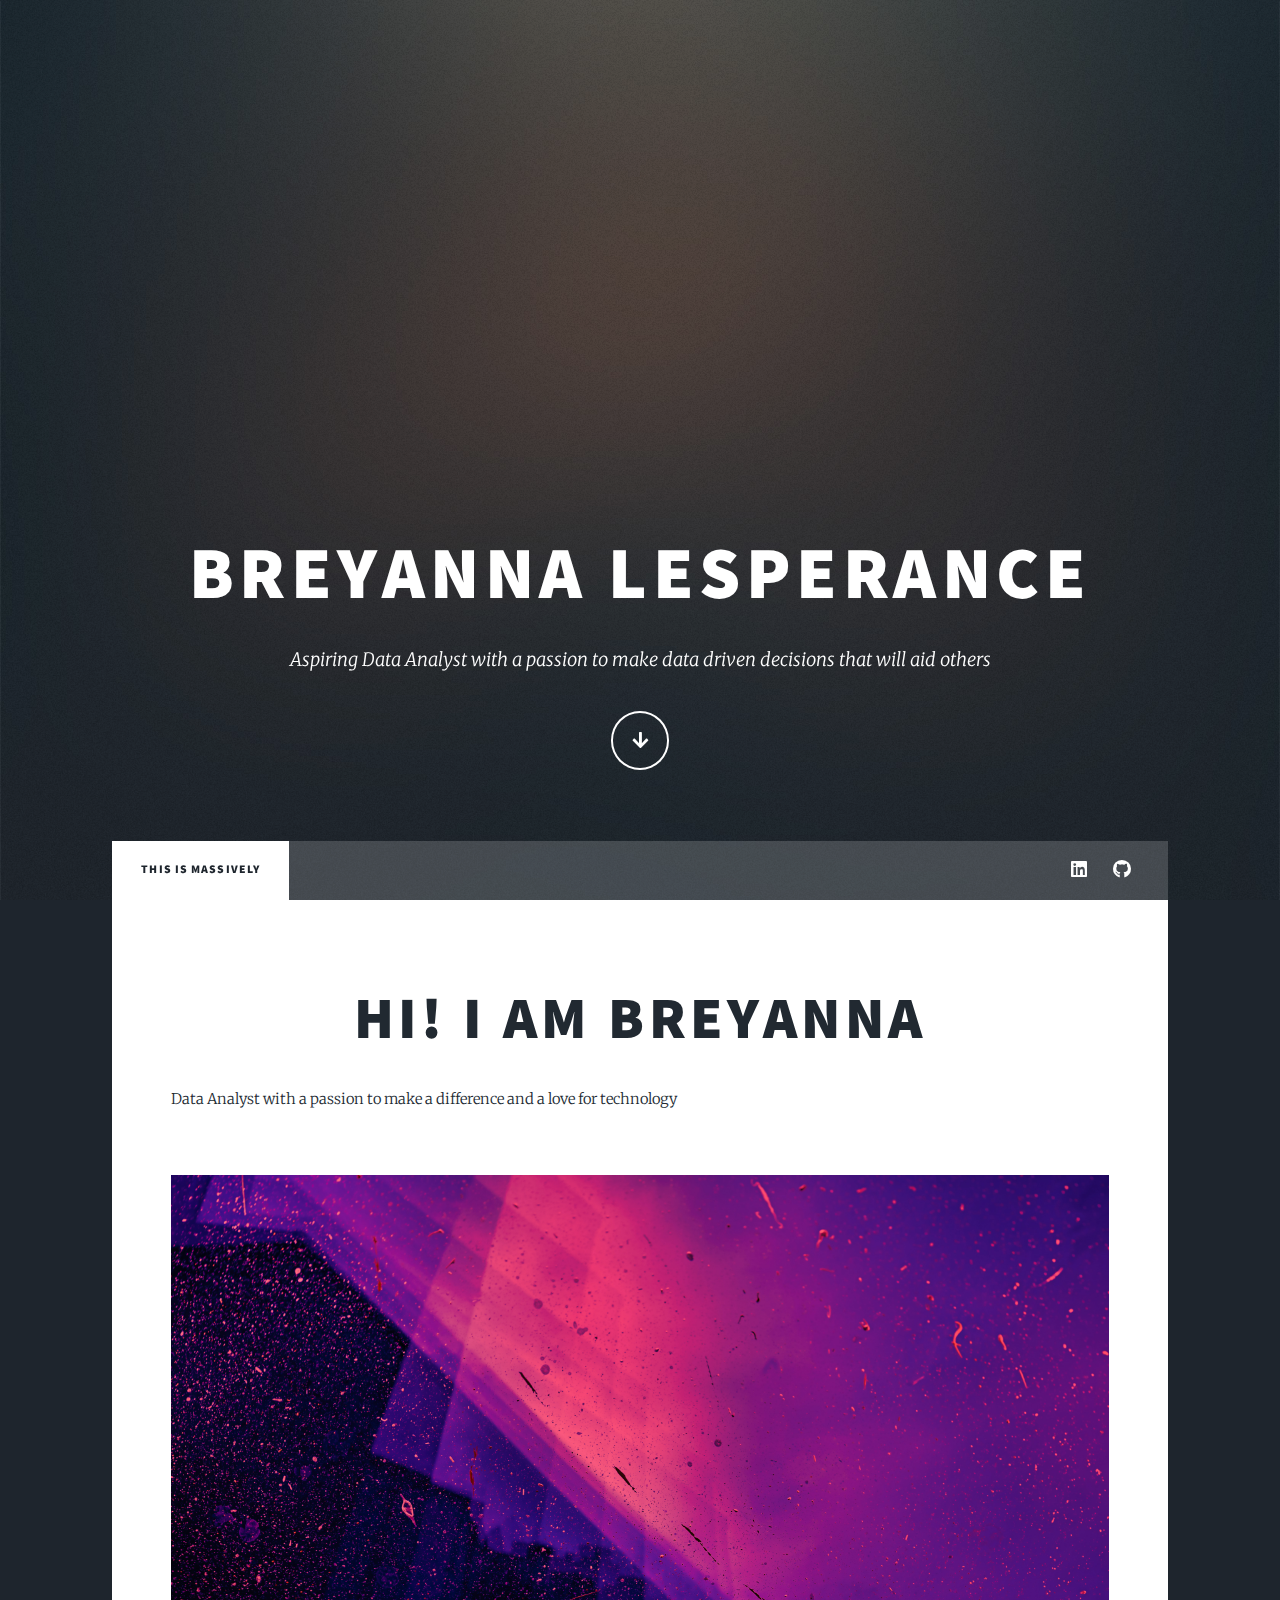
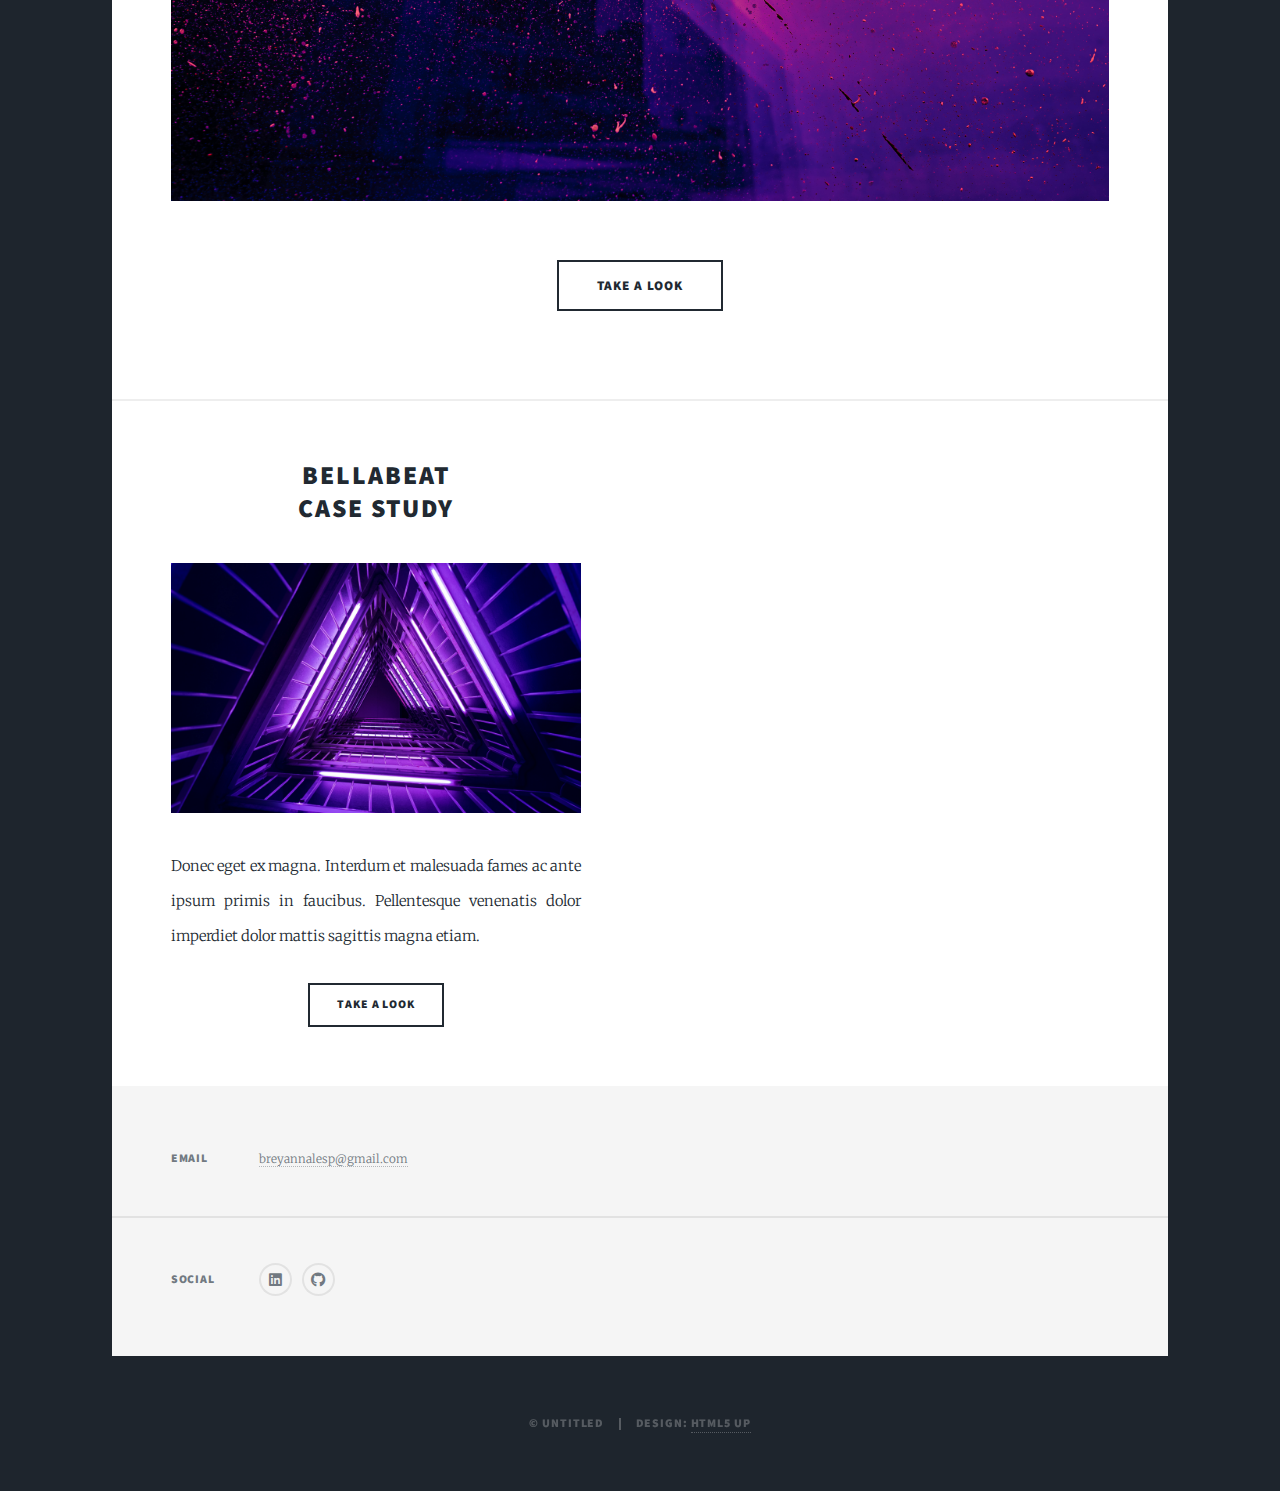
==== index.html @ 9a3eba7b "Project Name" ====
<!DOCTYPE HTML>
<!--
	Massively by HTML5 UP
	html5up.net | @ajlkn
	Free for personal and commercial use under the CCA 3.0 license (html5up.net/license)
-->
<html>
	<head>
		<title>Massively by HTML5 UP</title>
		<meta charset="utf-8" />
		<meta name="viewport" content="width=device-width, initial-scale=1, user-scalable=no" />
		<link rel="stylesheet" href="assets/css/main.css" />
		<noscript><link rel="stylesheet" href="assets/css/noscript.css" /></noscript>
	</head>
	<body class="is-preload">

		<!-- Wrapper -->
			<div id="wrapper" class="fade-in">

				<!-- Intro -->
					<div id="intro">
						<h1>Breyanna Lesperance</h1>
						<p>Aspiring Data Analyst with a passion to make data driven decisions that will aid others</p>
						<ul class="actions">
							<li><a href="#header" class="button icon solid solo fa-arrow-down scrolly">Continue</a></li>
						</ul>
					</div>

				<!-- Header -->
					<header id="header">
						<a href="index.html" class="logo">Massively</a>
					</header>

				<!-- Nav -->
					<nav id="nav">
						<ul class="links">
							<li class="active"><a href="index.html">This is Massively</a></li>
							<!-- other tabs if needed 
								<li><a href="generic.html">Generic Page</a></li>
							<li><a href="elements.html">Elements Reference</a></li> -->
						</ul>
						<ul class="icons">
							<li><a href="www.linkedin.com/in/breyanna-lesperance-101868173" class="icon brands fa-linkedin"><span class="label">Linkedin</span></a></li>
							<li><a href="#" class="icon brands fa-github"><span class="label">GitHub</span></a></li>
						</ul>
					</nav>

				<!-- Main -->
					<div id="main">

						<!-- Featured Post -->
							<article class="post featured">
								<header class="major">
								<!--	<span class="date">April 25, 2017</span> -->
									<h2><a href="#">Hi! I am Breyanna<br />
									
									</h2>
									
										<p>Data Analyst with a passion to make a difference and a love for technology</p>
								</header>
								<a href="#" class="image main"><img src="images/jr-korpa-9XngoIpxcEo-unsplash.jpeg" alt="" /></a>
								<ul class="actions special">
									<li><a href="#" class="button large">Take a look </a></li>
								</ul>
							</article>

						<!-- Posts -->
							<section class="posts">
								<article>
									<header>
										
										<h2><a href="#">BellaBeat<br />
										Case Study</a></h2>
									</header>
									<a href="#" class="image fit"><img src="images/sandro-katalina-k1bO_VTiZSs-unsplash.jpeg" alt="" /></a>
									<p>Donec eget ex magna. Interdum et malesuada fames ac ante ipsum primis in faucibus. Pellentesque venenatis dolor imperdiet dolor mattis sagittis magna etiam.</p>
									<ul class="actions special">
										<li><a href="#" class="button">Take a Look</a></li>
									</ul>
									<!-- 
								</article>
								<article>
									<header>
										
										<h2><a href="#">Primis eget<br />
										imperdiet lorem</a></h2>
									</header>
									<a href="#" class="image fit"><img src="images/pic03.jpg" alt="" /></a>
									<p>Donec eget ex magna. Interdum et malesuada fames ac ante ipsum primis in faucibus. Pellentesque venenatis dolor imperdiet dolor mattis sagittis magna etiam.</p>
									<ul class="actions special">
										<li><a href="#" class="button">Full Story</a></li>
									</ul>
								</article>
								<article>
									<header>
										
										<h2><a href="#">Ante mattis<br />
										interdum dolor</a></h2>
									</header>
									<a href="#" class="image fit"><img src="images/pic04.jpg" alt="" /></a>
									<p>Donec eget ex magna. Interdum et malesuada fames ac ante ipsum primis in faucibus. Pellentesque venenatis dolor imperdiet dolor mattis sagittis magna etiam.</p>
									<ul class="actions special">
										<li><a href="#" class="button">Full Story</a></li>
									</ul>
								</article>
								<article>
									<header>
										
										<h2><a href="#">Tempus sed<br />
										nulla imperdiet</a></h2>
									</header>
									<a href="#" class="image fit"><img src="images/pic05.jpg" alt="" /></a>
									<p>Donec eget ex magna. Interdum et malesuada fames ac ante ipsum primis in faucibus. Pellentesque venenatis dolor imperdiet dolor mattis sagittis magna etiam.</p>
									<ul class="actions special">
										<li><a href="#" class="button">Full Story</a></li>
									</ul>
								</article>
								<article>
									<header>
									
										<h2><a href="#">Odio magna<br />
										sed consectetur</a></h2>
									</header>
									<a href="#" class="image fit"><img src="images/pic06.jpg" alt="" /></a>
									<p>Donec eget ex magna. Interdum et malesuada fames ac ante ipsum primis in faucibus. Pellentesque venenatis dolor imperdiet dolor mattis sagittis magna etiam.</p>
									<ul class="actions special">
										<li><a href="#" class="button">Full Story</a></li>
									</ul>
								</article>
								<article>
									<header>
										<h2><a href="#">Augue lorem<br />
										primis vestibulum</a></h2>
									</header>
									<a href="#" class="image fit"><img src="images/pic07.jpg" alt="" /></a>
									<p>Donec eget ex magna. Interdum et malesuada fames ac ante ipsum primis in faucibus. Pellentesque venenatis dolor imperdiet dolor mattis sagittis magna etiam.</p>
									<ul class="actions special">
										<li><a href="#" class="button">Full Story</a></li>
									</ul>
								</article>
								-->
							</section>

						<!-- Footer -->
							

					</div>

				<!-- Footer -->
					<footer id="footer">
						
						<section class="split contact">
							
							
							<section>
								<h3>Email</h3>
								<p><a href="#">breyannalesp@gmail.com</a></p>
							</section>
							<section>
								<h3>Social</h3>
								<ul class="icons alt">
									
									<li><a href="www.linkedin.com/in/breyanna-lesperance-101868173" class="icon brands fa-linkedin"><span class="label">Linkedin</span></a></li>
							<li><a href="#" class="icon brands fa-github"><span class="label">GitHub</span></a></li>
								</ul>
							</section>
						</section>
					</footer>

				<!-- Copyright -->
					<div id="copyright">
						<ul><li>&copy; Untitled</li><li>Design: <a href="https://html5up.net">HTML5 UP</a></li></ul>
					</div>

			</div>

		<!-- Scripts -->
			<script src="assets/js/jquery.min.js"></script>
			<script src="assets/js/jquery.scrollex.min.js"></script>
			<script src="assets/js/jquery.scrolly.min.js"></script>
			<script src="assets/js/browser.min.js"></script>
			<script src="assets/js/breakpoints.min.js"></script>
			<script src="assets/js/util.js"></script>
			<script src="assets/js/main.js"></script>

	</body>
</html>
---- assets/css/main.css ----
@import url(fontawesome-all.min.css);
@import url("https://fonts.googleapis.com/css?family=Merriweather:300,700,300italic,700italic|Source+Sans+Pro:900");

/*
	Massively by HTML5 UP
	html5up.net | @ajlkn
	Free for personal and commercial use under the CCA 3.0 license (html5up.net/license)
*/

html, body, div, span, applet, object,
iframe, h1, h2, h3, h4, h5, h6, p, blockquote,
pre, a, abbr, acronym, address, big, cite,
code, del, dfn, em, img, ins, kbd, q, s, samp,
small, strike, strong, sub, sup, tt, var, b,
u, i, center, dl, dt, dd, ol, ul, li, fieldset,
form, label, legend, table, caption, tbody,
tfoot, thead, tr, th, td, article, aside,
canvas, details, embed, figure, figcaption,
footer, header, hgroup, menu, nav, output, ruby,
section, summary, time, mark, audio, video {
	margin: 0;
	padding: 0;
	border: 0;
	font-size: 100%;
	font: inherit;
	vertical-align: baseline;}

article, aside, details, figcaption, figure,
footer, header, hgroup, menu, nav, section {
	display: block;}

body {
	line-height: 1;
}

ol, ul {
	list-style: none;
}

blockquote, q {
	quotes: none;
}

	blockquote:before, blockquote:after, q:before, q:after {
		content: '';
		content: none;
	}

table {
	border-collapse: collapse;
	border-spacing: 0;
}

body {
	-webkit-text-size-adjust: none;
}

mark {
	background-color: transparent;
	color: inherit;
}

input::-moz-focus-inner {
	border: 0;
	padding: 0;
}

input, select, textarea {
	-moz-appearance: none;
	-webkit-appearance: none;
	-ms-appearance: none;
	appearance: none;
}

/* Basic */

	@-ms-viewport {
		width: device-width;
	}

	body {
		-ms-overflow-style: scrollbar;
	}

	@media screen and (max-width: 480px) {

		html, body {
			min-width: 320px;
		}

	}

	html {
		box-sizing: border-box;
	}

	*, *:before, *:after {
		box-sizing: inherit;
	}

	body {
		background-color: #1e252d;
	}

		body.is-preload *, body.is-preload *:before, body.is-preload *:after {
			-moz-animation: none !important;
			-webkit-animation: none !important;
			-ms-animation: none !important;
			animation: none !important;
			-moz-transition: none !important;
			-webkit-transition: none !important;
			-ms-transition: none !important;
			transition: none !important;
		}

/* Type */

	html {
		font-size: 16pt;
	}

		@media screen and (max-width: 1680px) {

			html {
				font-size: 12pt;
			}

		}

		@media screen and (max-width: 1280px) {

			html {
				font-size: 11pt;
			}

		}

		@media screen and (max-width: 360px) {

			html {
				font-size: 10pt;
			}

		}

	body {
		color: #212931;
	}

	body, input, select, textarea {
		font-family: "Merriweather", Georgia, serif;
		font-weight: 300;
		font-size: 1rem;
		line-height: 2.375;
	}

	a {
		-moz-transition: color 0.2s ease-in-out, background-color 0.2s ease-in-out, border-color 0.2s ease-in-out, box-shadow 0.2s ease-in-out;
		-webkit-transition: color 0.2s ease-in-out, background-color 0.2s ease-in-out, border-color 0.2s ease-in-out, box-shadow 0.2s ease-in-out;
		-ms-transition: color 0.2s ease-in-out, background-color 0.2s ease-in-out, border-color 0.2s ease-in-out, box-shadow 0.2s ease-in-out;
		transition: color 0.2s ease-in-out, background-color 0.2s ease-in-out, border-color 0.2s ease-in-out, box-shadow 0.2s ease-in-out;
		border-bottom: dotted 1px;
		text-decoration: none;
	}

		a:hover {
			border-bottom-color: transparent;
		}

	strong, b {
		font-weight: 600;
	}

	em, i {
		font-style: italic;
	}

	p {
		text-align: justify;
		margin: 0 0 2rem 0;
	}

	h1, h2, h3, h4, h5, h6 {
		font-family: "Source Sans Pro", Helvetica, sans-serif;
		font-weight: 900;
		line-height: 1.5;
		letter-spacing: 0.075em;
		text-transform: uppercase;
		margin: 0 0 1rem 0;
	}

		h1 a, h2 a, h3 a, h4 a, h5 a, h6 a {
			border-bottom: 0;
			color: inherit;
			text-decoration: none;
		}

	h1 {
		font-size: 4rem;
		line-height: 1.1;
		margin: 0 0 2rem 0;
	}

	h2 {
		font-size: 1.75rem;
		line-height: 1.3;
		margin: 0 0 1.5rem 0;
	}

	h3 {
		font-size: 1.25rem;
		margin: 0 0 1.5rem 0;
	}

	h4 {
		font-size: 1rem;
	}

	h5 {
		font-size: 0.9rem;
	}

	h6 {
		font-size: 0.8rem;
	}

	sub {
		font-size: 0.8rem;
		position: relative;
		top: 0.5rem;
	}

	sup {
		font-size: 0.8rem;
		position: relative;
		top: -0.5rem;
	}

	blockquote {
		border-left: solid 4px;
		font-style: italic;
		margin: 0 0 2rem 0;
		padding: 0.5rem 0 0.5rem 2rem;
	}

	code {
		border: solid 2px;
		font-family: "Courier New", monospace;
		font-size: 0.9rem;
		margin: 0 0.25rem;
		padding: 0.25rem 0.65rem;
	}

	pre {
		-webkit-overflow-scrolling: touch;
		font-family: "Courier New", monospace;
		font-size: 0.9rem;
		margin: 0 0 2rem 0;
	}

		pre code {
			display: block;
			line-height: 1.75;
			padding: 1rem 1.5rem;
			overflow-x: auto;
		}

	hr {
		border: 0;
		border-bottom: solid 2px;
		margin: 3rem 0;
	}

		hr.major {
			margin: 5rem 0;
		}

	.align-left {
		text-align: left;
	}

	.align-center {
		text-align: center;
	}

	.align-right {
		text-align: right;
	}

	input, select, textarea {
		color: #212931;
	}

	a {
		color: #212931;
		border-bottom-color: rgba(33, 41, 49, 0.5);
	}

		a:hover {
			border-bottom-color: transparent;
			color: #18bfef !important;
		}

	strong, b {
		color: #212931;
	}

	h1, h2, h3, h4, h5, h6 {
		color: #212931;
	}

	blockquote {
		border-left-color: #eeeeee;
	}

	code {
		background: rgba(220, 220, 220, 0.25);
		border-color: #eeeeee;
	}

	hr {
		border-bottom-color: #eeeeee;
	}

/* Row */

	.row {
		display: flex;
		flex-wrap: wrap;
		box-sizing: border-box;
		align-items: stretch;
	}

		.row > * {
			box-sizing: border-box;
		}

		.row.gtr-uniform > * > :last-child {
			margin-bottom: 0;
		}

		.row.aln-left {
			justify-content: flex-start;
		}

		.row.aln-center {
			justify-content: center;
		}

		.row.aln-right {
			justify-content: flex-end;
		}

		.row.aln-top {
			align-items: flex-start;
		}

		.row.aln-middle {
			align-items: center;
		}

		.row.aln-bottom {
			align-items: flex-end;
		}

		.row > .imp {
			order: -1;
		}

		.row > .col-1 {
			width: 8.33333%;
		}

		.row > .off-1 {
			margin-left: 8.33333%;
		}

		.row > .col-2 {
			width: 16.66667%;
		}

		.row > .off-2 {
			margin-left: 16.66667%;
		}

		.row > .col-3 {
			width: 25%;
		}

		.row > .off-3 {
			margin-left: 25%;
		}

		.row > .col-4 {
			width: 33.33333%;
		}

		.row > .off-4 {
			margin-left: 33.33333%;
		}

		.row > .col-5 {
			width: 41.66667%;
		}

		.row > .off-5 {
			margin-left: 41.66667%;
		}

		.row > .col-6 {
			width: 50%;
		}

		.row > .off-6 {
			margin-left: 50%;
		}

		.row > .col-7 {
			width: 58.33333%;
		}

		.row > .off-7 {
			margin-left: 58.33333%;
		}

		.row > .col-8 {
			width: 66.66667%;
		}

		.row > .off-8 {
			margin-left: 66.66667%;
		}

		.row > .col-9 {
			width: 75%;
		}

		.row > .off-9 {
			margin-left: 75%;
		}

		.row > .col-10 {
			width: 83.33333%;
		}

		.row > .off-10 {
			margin-left: 83.33333%;
		}

		.row > .col-11 {
			width: 91.66667%;
		}

		.row > .off-11 {
			margin-left: 91.66667%;
		}

		.row > .col-12 {
			width: 100%;
		}

		.row > .off-12 {
			margin-left: 100%;
		}

		.row.gtr-0 {
			margin-top: 0;
			margin-left: 0rem;
		}

			.row.gtr-0 > * {
				padding: 0 0 0 0rem;
			}

			.row.gtr-0.gtr-uniform {
				margin-top: 0rem;
			}

				.row.gtr-0.gtr-uniform > * {
					padding-top: 0rem;
				}

		.row.gtr-25 {
			margin-top: 0;
			margin-left: -0.375rem;
		}

			.row.gtr-25 > * {
				padding: 0 0 0 0.375rem;
			}

			.row.gtr-25.gtr-uniform {
				margin-top: -0.375rem;
			}

				.row.gtr-25.gtr-uniform > * {
					padding-top: 0.375rem;
				}

		.row.gtr-50 {
			margin-top: 0;
			margin-left: -0.75rem;
		}

			.row.gtr-50 > * {
				padding: 0 0 0 0.75rem;
			}

			.row.gtr-50.gtr-uniform {
				margin-top: -0.75rem;
			}

				.row.gtr-50.gtr-uniform > * {
					padding-top: 0.75rem;
				}

		.row {
			margin-top: 0;
			margin-left: -1.5rem;
		}

			.row > * {
				padding: 0 0 0 1.5rem;
			}

			.row.gtr-uniform {
				margin-top: -1.5rem;
			}

				.row.gtr-uniform > * {
					padding-top: 1.5rem;
				}

		.row.gtr-150 {
			margin-top: 0;
			margin-left: -2.25rem;
		}

			.row.gtr-150 > * {
				padding: 0 0 0 2.25rem;
			}

			.row.gtr-150.gtr-uniform {
				margin-top: -2.25rem;
			}

				.row.gtr-150.gtr-uniform > * {
					padding-top: 2.25rem;
				}

		.row.gtr-200 {
			margin-top: 0;
			margin-left: -3rem;
		}

			.row.gtr-200 > * {
				padding: 0 0 0 3rem;
			}

			.row.gtr-200.gtr-uniform {
				margin-top: -3rem;
			}

				.row.gtr-200.gtr-uniform > * {
					padding-top: 3rem;
				}

		@media screen and (max-width: 1680px) {

			.row {
				display: flex;
				flex-wrap: wrap;
				box-sizing: border-box;
				align-items: stretch;
			}

				.row > * {
					box-sizing: border-box;
				}

				.row.gtr-uniform > * > :last-child {
					margin-bottom: 0;
				}

				.row.aln-left {
					justify-content: flex-start;
				}

				.row.aln-center {
					justify-content: center;
				}

				.row.aln-right {
					justify-content: flex-end;
				}

				.row.aln-top {
					align-items: flex-start;
				}

				.row.aln-middle {
					align-items: center;
				}

				.row.aln-bottom {
					align-items: flex-end;
				}

				.row > .imp-xlarge {
					order: -1;
				}

				.row > .col-1-xlarge {
					width: 8.33333%;
				}

				.row > .off-1-xlarge {
					margin-left: 8.33333%;
				}

				.row > .col-2-xlarge {
					width: 16.66667%;
				}

				.row > .off-2-xlarge {
					margin-left: 16.66667%;
				}

				.row > .col-3-xlarge {
					width: 25%;
				}

				.row > .off-3-xlarge {
					margin-left: 25%;
				}

				.row > .col-4-xlarge {
					width: 33.33333%;
				}

				.row > .off-4-xlarge {
					margin-left: 33.33333%;
				}

				.row > .col-5-xlarge {
					width: 41.66667%;
				}

				.row > .off-5-xlarge {
					margin-left: 41.66667%;
				}

				.row > .col-6-xlarge {
					width: 50%;
				}

				.row > .off-6-xlarge {
					margin-left: 50%;
				}

				.row > .col-7-xlarge {
					width: 58.33333%;
				}

				.row > .off-7-xlarge {
					margin-left: 58.33333%;
				}

				.row > .col-8-xlarge {
					width: 66.66667%;
				}

				.row > .off-8-xlarge {
					margin-left: 66.66667%;
				}

				.row > .col-9-xlarge {
					width: 75%;
				}

				.row > .off-9-xlarge {
					margin-left: 75%;
				}

				.row > .col-10-xlarge {
					width: 83.33333%;
				}

				.row > .off-10-xlarge {
					margin-left: 83.33333%;
				}

				.row > .col-11-xlarge {
					width: 91.66667%;
				}

				.row > .off-11-xlarge {
					margin-left: 91.66667%;
				}

				.row > .col-12-xlarge {
					width: 100%;
				}

				.row > .off-12-xlarge {
					margin-left: 100%;
				}

				.row.gtr-0 {
					margin-top: 0;
					margin-left: 0rem;
				}

					.row.gtr-0 > * {
						padding: 0 0 0 0rem;
					}

					.row.gtr-0.gtr-uniform {
						margin-top: 0rem;
					}

						.row.gtr-0.gtr-uniform > * {
							padding-top: 0rem;
						}

				.row.gtr-25 {
					margin-top: 0;
					margin-left: -0.375rem;
				}

					.row.gtr-25 > * {
						padding: 0 0 0 0.375rem;
					}

					.row.gtr-25.gtr-uniform {
						margin-top: -0.375rem;
					}

						.row.gtr-25.gtr-uniform > * {
							padding-top: 0.375rem;
						}

				.row.gtr-50 {
					margin-top: 0;
					margin-left: -0.75rem;
				}

					.row.gtr-50 > * {
						padding: 0 0 0 0.75rem;
					}

					.row.gtr-50.gtr-uniform {
						margin-top: -0.75rem;
					}

						.row.gtr-50.gtr-uniform > * {
							padding-top: 0.75rem;
						}

				.row {
					margin-top: 0;
					margin-left: -1.5rem;
				}

					.row > * {
						padding: 0 0 0 1.5rem;
					}

					.row.gtr-uniform {
						margin-top: -1.5rem;
					}

						.row.gtr-uniform > * {
							padding-top: 1.5rem;
						}

				.row.gtr-150 {
					margin-top: 0;
					margin-left: -2.25rem;
				}

					.row.gtr-150 > * {
						padding: 0 0 0 2.25rem;
					}

					.row.gtr-150.gtr-uniform {
						margin-top: -2.25rem;
					}

						.row.gtr-150.gtr-uniform > * {
							padding-top: 2.25rem;
						}

				.row.gtr-200 {
					margin-top: 0;
					margin-left: -3rem;
				}

					.row.gtr-200 > * {
						padding: 0 0 0 3rem;
					}

					.row.gtr-200.gtr-uniform {
						margin-top: -3rem;
					}

						.row.gtr-200.gtr-uniform > * {
							padding-top: 3rem;
						}

		}

		@media screen and (max-width: 1280px) {

			.row {
				display: flex;
				flex-wrap: wrap;
				box-sizing: border-box;
				align-items: stretch;
			}

				.row > * {
					box-sizing: border-box;
				}

				.row.gtr-uniform > * > :last-child {
					margin-bottom: 0;
				}

				.row.aln-left {
					justify-content: flex-start;
				}

				.row.aln-center {
					justify-content: center;
				}

				.row.aln-right {
					justify-content: flex-end;
				}

				.row.aln-top {
					align-items: flex-start;
				}

				.row.aln-middle {
					align-items: center;
				}

				.row.aln-bottom {
					align-items: flex-end;
				}

				.row > .imp-large {
					order: -1;
				}

				.row > .col-1-large {
					width: 8.33333%;
				}

				.row > .off-1-large {
					margin-left: 8.33333%;
				}

				.row > .col-2-large {
					width: 16.66667%;
				}

				.row > .off-2-large {
					margin-left: 16.66667%;
				}

				.row > .col-3-large {
					width: 25%;
				}

				.row > .off-3-large {
					margin-left: 25%;
				}

				.row > .col-4-large {
					width: 33.33333%;
				}

				.row > .off-4-large {
					margin-left: 33.33333%;
				}

				.row > .col-5-large {
					width: 41.66667%;
				}

				.row > .off-5-large {
					margin-left: 41.66667%;
				}

				.row > .col-6-large {
					width: 50%;
				}

				.row > .off-6-large {
					margin-left: 50%;
				}

				.row > .col-7-large {
					width: 58.33333%;
				}

				.row > .off-7-large {
					margin-left: 58.33333%;
				}

				.row > .col-8-large {
					width: 66.66667%;
				}

				.row > .off-8-large {
					margin-left: 66.66667%;
				}

				.row > .col-9-large {
					width: 75%;
				}

				.row > .off-9-large {
					margin-left: 75%;
				}

				.row > .col-10-large {
					width: 83.33333%;
				}

				.row > .off-10-large {
					margin-left: 83.33333%;
				}

				.row > .col-11-large {
					width: 91.66667%;
				}

				.row > .off-11-large {
					margin-left: 91.66667%;
				}

				.row > .col-12-large {
					width: 100%;
				}

				.row > .off-12-large {
					margin-left: 100%;
				}

				.row.gtr-0 {
					margin-top: 0;
					margin-left: 0rem;
				}

					.row.gtr-0 > * {
						padding: 0 0 0 0rem;
					}

					.row.gtr-0.gtr-uniform {
						margin-top: 0rem;
					}

						.row.gtr-0.gtr-uniform > * {
							padding-top: 0rem;
						}

				.row.gtr-25 {
					margin-top: 0;
					margin-left: -0.375rem;
				}

					.row.gtr-25 > * {
						padding: 0 0 0 0.375rem;
					}

					.row.gtr-25.gtr-uniform {
						margin-top: -0.375rem;
					}

						.row.gtr-25.gtr-uniform > * {
							padding-top: 0.375rem;
						}

				.row.gtr-50 {
					margin-top: 0;
					margin-left: -0.75rem;
				}

					.row.gtr-50 > * {
						padding: 0 0 0 0.75rem;
					}

					.row.gtr-50.gtr-uniform {
						margin-top: -0.75rem;
					}

						.row.gtr-50.gtr-uniform > * {
							padding-top: 0.75rem;
						}

				.row {
					margin-top: 0;
					margin-left: -1.5rem;
				}

					.row > * {
						padding: 0 0 0 1.5rem;
					}

					.row.gtr-uniform {
						margin-top: -1.5rem;
					}

						.row.gtr-uniform > * {
							padding-top: 1.5rem;
						}

				.row.gtr-150 {
					margin-top: 0;
					margin-left: -2.25rem;
				}

					.row.gtr-150 > * {
						padding: 0 0 0 2.25rem;
					}

					.row.gtr-150.gtr-uniform {
						margin-top: -2.25rem;
					}

						.row.gtr-150.gtr-uniform > * {
							padding-top: 2.25rem;
						}

				.row.gtr-200 {
					margin-top: 0;
					margin-left: -3rem;
				}

					.row.gtr-200 > * {
						padding: 0 0 0 3rem;
					}

					.row.gtr-200.gtr-uniform {
						margin-top: -3rem;
					}

						.row.gtr-200.gtr-uniform > * {
							padding-top: 3rem;
						}

		}

		@media screen and (max-width: 980px) {

			.row {
				display: flex;
				flex-wrap: wrap;
				box-sizing: border-box;
				align-items: stretch;
			}

				.row > * {
					box-sizing: border-box;
				}

				.row.gtr-uniform > * > :last-child {
					margin-bottom: 0;
				}

				.row.aln-left {
					justify-content: flex-start;
				}

				.row.aln-center {
					justify-content: center;
				}

				.row.aln-right {
					justify-content: flex-end;
				}

				.row.aln-top {
					align-items: flex-start;
				}

				.row.aln-middle {
					align-items: center;
				}

				.row.aln-bottom {
					align-items: flex-end;
				}

				.row > .imp-medium {
					order: -1;
				}

				.row > .col-1-medium {
					width: 8.33333%;
				}

				.row > .off-1-medium {
					margin-left: 8.33333%;
				}

				.row > .col-2-medium {
					width: 16.66667%;
				}

				.row > .off-2-medium {
					margin-left: 16.66667%;
				}

				.row > .col-3-medium {
					width: 25%;
				}

				.row > .off-3-medium {
					margin-left: 25%;
				}

				.row > .col-4-medium {
					width: 33.33333%;
				}

				.row > .off-4-medium {
					margin-left: 33.33333%;
				}

				.row > .col-5-medium {
					width: 41.66667%;
				}

				.row > .off-5-medium {
					margin-left: 41.66667%;
				}

				.row > .col-6-medium {
					width: 50%;
				}

				.row > .off-6-medium {
					margin-left: 50%;
				}

				.row > .col-7-medium {
					width: 58.33333%;
				}

				.row > .off-7-medium {
					margin-left: 58.33333%;
				}

				.row > .col-8-medium {
					width: 66.66667%;
				}

				.row > .off-8-medium {
					margin-left: 66.66667%;
				}

				.row > .col-9-medium {
					width: 75%;
				}

				.row > .off-9-medium {
					margin-left: 75%;
				}

				.row > .col-10-medium {
					width: 83.33333%;
				}

				.row > .off-10-medium {
					margin-left: 83.33333%;
				}

				.row > .col-11-medium {
					width: 91.66667%;
				}

				.row > .off-11-medium {
					margin-left: 91.66667%;
				}

				.row > .col-12-medium {
					width: 100%;
				}

				.row > .off-12-medium {
					margin-left: 100%;
				}

				.row.gtr-0 {
					margin-top: 0;
					margin-left: 0rem;
				}

					.row.gtr-0 > * {
						padding: 0 0 0 0rem;
					}

					.row.gtr-0.gtr-uniform {
						margin-top: 0rem;
					}

						.row.gtr-0.gtr-uniform > * {
							padding-top: 0rem;
						}

				.row.gtr-25 {
					margin-top: 0;
					margin-left: -0.375rem;
				}

					.row.gtr-25 > * {
						padding: 0 0 0 0.375rem;
					}

					.row.gtr-25.gtr-uniform {
						margin-top: -0.375rem;
					}

						.row.gtr-25.gtr-uniform > * {
							padding-top: 0.375rem;
						}

				.row.gtr-50 {
					margin-top: 0;
					margin-left: -0.75rem;
				}

					.row.gtr-50 > * {
						padding: 0 0 0 0.75rem;
					}

					.row.gtr-50.gtr-uniform {
						margin-top: -0.75rem;
					}

						.row.gtr-50.gtr-uniform > * {
							padding-top: 0.75rem;
						}

				.row {
					margin-top: 0;
					margin-left: -1.5rem;
				}

					.row > * {
						padding: 0 0 0 1.5rem;
					}

					.row.gtr-uniform {
						margin-top: -1.5rem;
					}

						.row.gtr-uniform > * {
							padding-top: 1.5rem;
						}

				.row.gtr-150 {
					margin-top: 0;
					margin-left: -2.25rem;
				}

					.row.gtr-150 > * {
						padding: 0 0 0 2.25rem;
					}

					.row.gtr-150.gtr-uniform {
						margin-top: -2.25rem;
					}

						.row.gtr-150.gtr-uniform > * {
							padding-top: 2.25rem;
						}

				.row.gtr-200 {
					margin-top: 0;
					margin-left: -3rem;
				}

					.row.gtr-200 > * {
						padding: 0 0 0 3rem;
					}

					.row.gtr-200.gtr-uniform {
						margin-top: -3rem;
					}

						.row.gtr-200.gtr-uniform > * {
							padding-top: 3rem;
						}

		}

		@media screen and (max-width: 736px) {

			.row {
				display: flex;
				flex-wrap: wrap;
				box-sizing: border-box;
				align-items: stretch;
			}

				.row > * {
					box-sizing: border-box;
				}

				.row.gtr-uniform > * > :last-child {
					margin-bottom: 0;
				}

				.row.aln-left {
					justify-content: flex-start;
				}

				.row.aln-center {
					justify-content: center;
				}

				.row.aln-right {
					justify-content: flex-end;
				}

				.row.aln-top {
					align-items: flex-start;
				}

				.row.aln-middle {
					align-items: center;
				}

				.row.aln-bottom {
					align-items: flex-end;
				}

				.row > .imp-small {
					order: -1;
				}

				.row > .col-1-small {
					width: 8.33333%;
				}

				.row > .off-1-small {
					margin-left: 8.33333%;
				}

				.row > .col-2-small {
					width: 16.66667%;
				}

				.row > .off-2-small {
					margin-left: 16.66667%;
				}

				.row > .col-3-small {
					width: 25%;
				}

				.row > .off-3-small {
					margin-left: 25%;
				}

				.row > .col-4-small {
					width: 33.33333%;
				}

				.row > .off-4-small {
					margin-left: 33.33333%;
				}

				.row > .col-5-small {
					width: 41.66667%;
				}

				.row > .off-5-small {
					margin-left: 41.66667%;
				}

				.row > .col-6-small {
					width: 50%;
				}

				.row > .off-6-small {
					margin-left: 50%;
				}

				.row > .col-7-small {
					width: 58.33333%;
				}

				.row > .off-7-small {
					margin-left: 58.33333%;
				}

				.row > .col-8-small {
					width: 66.66667%;
				}

				.row > .off-8-small {
					margin-left: 66.66667%;
				}

				.row > .col-9-small {
					width: 75%;
				}

				.row > .off-9-small {
					margin-left: 75%;
				}

				.row > .col-10-small {
					width: 83.33333%;
				}

				.row > .off-10-small {
					margin-left: 83.33333%;
				}

				.row > .col-11-small {
					width: 91.66667%;
				}

				.row > .off-11-small {
					margin-left: 91.66667%;
				}

				.row > .col-12-small {
					width: 100%;
				}

				.row > .off-12-small {
					margin-left: 100%;
				}

				.row.gtr-0 {
					margin-top: 0;
					margin-left: 0rem;
				}

					.row.gtr-0 > * {
						padding: 0 0 0 0rem;
					}

					.row.gtr-0.gtr-uniform {
						margin-top: 0rem;
					}

						.row.gtr-0.gtr-uniform > * {
							padding-top: 0rem;
						}

				.row.gtr-25 {
					margin-top: 0;
					margin-left: -0.375rem;
				}

					.row.gtr-25 > * {
						padding: 0 0 0 0.375rem;
					}

					.row.gtr-25.gtr-uniform {
						margin-top: -0.375rem;
					}

						.row.gtr-25.gtr-uniform > * {
							padding-top: 0.375rem;
						}

				.row.gtr-50 {
					margin-top: 0;
					margin-left: -0.75rem;
				}

					.row.gtr-50 > * {
						padding: 0 0 0 0.75rem;
					}

					.row.gtr-50.gtr-uniform {
						margin-top: -0.75rem;
					}

						.row.gtr-50.gtr-uniform > * {
							padding-top: 0.75rem;
						}

				.row {
					margin-top: 0;
					margin-left: -1.5rem;
				}

					.row > * {
						padding: 0 0 0 1.5rem;
					}

					.row.gtr-uniform {
						margin-top: -1.5rem;
					}

						.row.gtr-uniform > * {
							padding-top: 1.5rem;
						}

				.row.gtr-150 {
					margin-top: 0;
					margin-left: -2.25rem;
				}

					.row.gtr-150 > * {
						padding: 0 0 0 2.25rem;
					}

					.row.gtr-150.gtr-uniform {
						margin-top: -2.25rem;
					}

						.row.gtr-150.gtr-uniform > * {
							padding-top: 2.25rem;
						}

				.row.gtr-200 {
					margin-top: 0;
					margin-left: -3rem;
				}

					.row.gtr-200 > * {
						padding: 0 0 0 3rem;
					}

					.row.gtr-200.gtr-uniform {
						margin-top: -3rem;
					}

						.row.gtr-200.gtr-uniform > * {
							padding-top: 3rem;
						}

		}

		@media screen and (max-width: 480px) {

			.row {
				display: flex;
				flex-wrap: wrap;
				box-sizing: border-box;
				align-items: stretch;
			}

				.row > * {
					box-sizing: border-box;
				}

				.row.gtr-uniform > * > :last-child {
					margin-bottom: 0;
				}

				.row.aln-left {
					justify-content: flex-start;
				}

				.row.aln-center {
					justify-content: center;
				}

				.row.aln-right {
					justify-content: flex-end;
				}

				.row.aln-top {
					align-items: flex-start;
				}

				.row.aln-middle {
					align-items: center;
				}

				.row.aln-bottom {
					align-items: flex-end;
				}

				.row > .imp-xsmall {
					order: -1;
				}

				.row > .col-1-xsmall {
					width: 8.33333%;
				}

				.row > .off-1-xsmall {
					margin-left: 8.33333%;
				}

				.row > .col-2-xsmall {
					width: 16.66667%;
				}

				.row > .off-2-xsmall {
					margin-left: 16.66667%;
				}

				.row > .col-3-xsmall {
					width: 25%;
				}

				.row > .off-3-xsmall {
					margin-left: 25%;
				}

				.row > .col-4-xsmall {
					width: 33.33333%;
				}

				.row > .off-4-xsmall {
					margin-left: 33.33333%;
				}

				.row > .col-5-xsmall {
					width: 41.66667%;
				}

				.row > .off-5-xsmall {
					margin-left: 41.66667%;
				}

				.row > .col-6-xsmall {
					width: 50%;
				}

				.row > .off-6-xsmall {
					margin-left: 50%;
				}

				.row > .col-7-xsmall {
					width: 58.33333%;
				}

				.row > .off-7-xsmall {
					margin-left: 58.33333%;
				}

				.row > .col-8-xsmall {
					width: 66.66667%;
				}

				.row > .off-8-xsmall {
					margin-left: 66.66667%;
				}

				.row > .col-9-xsmall {
					width: 75%;
				}

				.row > .off-9-xsmall {
					margin-left: 75%;
				}

				.row > .col-10-xsmall {
					width: 83.33333%;
				}

				.row > .off-10-xsmall {
					margin-left: 83.33333%;
				}

				.row > .col-11-xsmall {
					width: 91.66667%;
				}

				.row > .off-11-xsmall {
					margin-left: 91.66667%;
				}

				.row > .col-12-xsmall {
					width: 100%;
				}

				.row > .off-12-xsmall {
					margin-left: 100%;
				}

				.row.gtr-0 {
					margin-top: 0;
					margin-left: 0rem;
				}

					.row.gtr-0 > * {
						padding: 0 0 0 0rem;
					}

					.row.gtr-0.gtr-uniform {
						margin-top: 0rem;
					}

						.row.gtr-0.gtr-uniform > * {
							padding-top: 0rem;
						}

				.row.gtr-25 {
					margin-top: 0;
					margin-left: -0.375rem;
				}

					.row.gtr-25 > * {
						padding: 0 0 0 0.375rem;
					}

					.row.gtr-25.gtr-uniform {
						margin-top: -0.375rem;
					}

						.row.gtr-25.gtr-uniform > * {
							padding-top: 0.375rem;
						}

				.row.gtr-50 {
					margin-top: 0;
					margin-left: -0.75rem;
				}

					.row.gtr-50 > * {
						padding: 0 0 0 0.75rem;
					}

					.row.gtr-50.gtr-uniform {
						margin-top: -0.75rem;
					}

						.row.gtr-50.gtr-uniform > * {
							padding-top: 0.75rem;
						}

				.row {
					margin-top: 0;
					margin-left: -1.5rem;
				}

					.row > * {
						padding: 0 0 0 1.5rem;
					}

					.row.gtr-uniform {
						margin-top: -1.5rem;
					}

						.row.gtr-uniform > * {
							padding-top: 1.5rem;
						}

				.row.gtr-150 {
					margin-top: 0;
					margin-left: -2.25rem;
				}

					.row.gtr-150 > * {
						padding: 0 0 0 2.25rem;
					}

					.row.gtr-150.gtr-uniform {
						margin-top: -2.25rem;
					}

						.row.gtr-150.gtr-uniform > * {
							padding-top: 2.25rem;
						}

				.row.gtr-200 {
					margin-top: 0;
					margin-left: -3rem;
				}

					.row.gtr-200 > * {
						padding: 0 0 0 3rem;
					}

					.row.gtr-200.gtr-uniform {
						margin-top: -3rem;
					}

						.row.gtr-200.gtr-uniform > * {
							padding-top: 3rem;
						}

		}

		@media screen and (max-width: 360px) {

			.row {
				display: flex;
				flex-wrap: wrap;
				box-sizing: border-box;
				align-items: stretch;
			}

				.row > * {
					box-sizing: border-box;
				}

				.row.gtr-uniform > * > :last-child {
					margin-bottom: 0;
				}

				.row.aln-left {
					justify-content: flex-start;
				}

				.row.aln-center {
					justify-content: center;
				}

				.row.aln-right {
					justify-content: flex-end;
				}

				.row.aln-top {
					align-items: flex-start;
				}

				.row.aln-middle {
					align-items: center;
				}

				.row.aln-bottom {
					align-items: flex-end;
				}

				.row > .imp-xxsmall {
					order: -1;
				}

				.row > .col-1-xxsmall {
					width: 8.33333%;
				}

				.row > .off-1-xxsmall {
					margin-left: 8.33333%;
				}

				.row > .col-2-xxsmall {
					width: 16.66667%;
				}

				.row > .off-2-xxsmall {
					margin-left: 16.66667%;
				}

				.row > .col-3-xxsmall {
					width: 25%;
				}

				.row > .off-3-xxsmall {
					margin-left: 25%;
				}

				.row > .col-4-xxsmall {
					width: 33.33333%;
				}

				.row > .off-4-xxsmall {
					margin-left: 33.33333%;
				}

				.row > .col-5-xxsmall {
					width: 41.66667%;
				}

				.row > .off-5-xxsmall {
					margin-left: 41.66667%;
				}

				.row > .col-6-xxsmall {
					width: 50%;
				}

				.row > .off-6-xxsmall {
					margin-left: 50%;
				}

				.row > .col-7-xxsmall {
					width: 58.33333%;
				}

				.row > .off-7-xxsmall {
					margin-left: 58.33333%;
				}

				.row > .col-8-xxsmall {
					width: 66.66667%;
				}

				.row > .off-8-xxsmall {
					margin-left: 66.66667%;
				}

				.row > .col-9-xxsmall {
					width: 75%;
				}

				.row > .off-9-xxsmall {
					margin-left: 75%;
				}

				.row > .col-10-xxsmall {
					width: 83.33333%;
				}

				.row > .off-10-xxsmall {
					margin-left: 83.33333%;
				}

				.row > .col-11-xxsmall {
					width: 91.66667%;
				}

				.row > .off-11-xxsmall {
					margin-left: 91.66667%;
				}

				.row > .col-12-xxsmall {
					width: 100%;
				}

				.row > .off-12-xxsmall {
					margin-left: 100%;
				}

				.row.gtr-0 {
					margin-top: 0;
					margin-left: 0rem;
				}

					.row.gtr-0 > * {
						padding: 0 0 0 0rem;
					}

					.row.gtr-0.gtr-uniform {
						margin-top: 0rem;
					}

						.row.gtr-0.gtr-uniform > * {
							padding-top: 0rem;
						}

				.row.gtr-25 {
					margin-top: 0;
					margin-left: -0.375rem;
				}

					.row.gtr-25 > * {
						padding: 0 0 0 0.375rem;
					}

					.row.gtr-25.gtr-uniform {
						margin-top: -0.375rem;
					}

						.row.gtr-25.gtr-uniform > * {
							padding-top: 0.375rem;
						}

				.row.gtr-50 {
					margin-top: 0;
					margin-left: -0.75rem;
				}

					.row.gtr-50 > * {
						padding: 0 0 0 0.75rem;
					}

					.row.gtr-50.gtr-uniform {
						margin-top: -0.75rem;
					}

						.row.gtr-50.gtr-uniform > * {
							padding-top: 0.75rem;
						}

				.row {
					margin-top: 0;
					margin-left: -1.5rem;
				}

					.row > * {
						padding: 0 0 0 1.5rem;
					}

					.row.gtr-uniform {
						margin-top: -1.5rem;
					}

						.row.gtr-uniform > * {
							padding-top: 1.5rem;
						}

				.row.gtr-150 {
					margin-top: 0;
					margin-left: -2.25rem;
				}

					.row.gtr-150 > * {
						padding: 0 0 0 2.25rem;
					}

					.row.gtr-150.gtr-uniform {
						margin-top: -2.25rem;
					}

						.row.gtr-150.gtr-uniform > * {
							padding-top: 2.25rem;
						}

				.row.gtr-200 {
					margin-top: 0;
					margin-left: -3rem;
				}

					.row.gtr-200 > * {
						padding: 0 0 0 3rem;
					}

					.row.gtr-200.gtr-uniform {
						margin-top: -3rem;
					}

						.row.gtr-200.gtr-uniform > * {
							padding-top: 3rem;
						}

		}

/* Box */

	.box {
		border: solid 2px;
		margin-bottom: 2rem;
		padding: 1.5rem;
	}

		.box > :last-child,
		.box > :last-child > :last-child,
		.box > :last-child > :last-child > :last-child {
			margin-bottom: 0;
		}

		.box.alt {
			border: 0;
			border-radius: 0;
			padding: 0;
		}

	.box {
		border-color: #eeeeee;
	}

/* Button */

	input[type="submit"],
	input[type="reset"],
	input[type="button"],
	button,
	.button {
		-moz-appearance: none;
		-webkit-appearance: none;
		-ms-appearance: none;
		appearance: none;
		-moz-transition: background-color 0.2s ease-in-out, box-shadow 0.2s ease-in-out, color 0.2s ease-in-out;
		-webkit-transition: background-color 0.2s ease-in-out, box-shadow 0.2s ease-in-out, color 0.2s ease-in-out;
		-ms-transition: background-color 0.2s ease-in-out, box-shadow 0.2s ease-in-out, color 0.2s ease-in-out;
		transition: background-color 0.2s ease-in-out, box-shadow 0.2s ease-in-out, color 0.2s ease-in-out;
		border: 0;
		border-radius: 0;
		cursor: pointer;
		display: inline-block;
		font-family: "Source Sans Pro", Helvetica, sans-serif;
		font-size: 0.8rem;
		font-weight: 900;
		letter-spacing: 0.075em;
		height: 3rem;
		line-height: 3rem;
		padding: 0 2rem;
		text-align: center;
		text-decoration: none;
		text-transform: uppercase;
		white-space: nowrap;
	}

		input[type="submit"].icon:before,
		input[type="reset"].icon:before,
		input[type="button"].icon:before,
		button.icon:before,
		.button.icon:before {
			margin-right: 0.5rem;
		}

		input[type="submit"].icon.solo,
		input[type="reset"].icon.solo,
		input[type="button"].icon.solo,
		button.icon.solo,
		.button.icon.solo {
			position: relative;
			width: 4rem;
			height: 4rem;
			line-height: 4rem;
			border-radius: 4rem;
			text-indent: 4rem;
			overflow: hidden;
			padding: 0;
			white-space: nowrap;
		}

			input[type="submit"].icon.solo:before,
			input[type="reset"].icon.solo:before,
			input[type="button"].icon.solo:before,
			button.icon.solo:before,
			.button.icon.solo:before {
				position: absolute;
				display: block;
				top: 0;
				left: 0;
				width: inherit;
				height: inherit;
				line-height: inherit;
				font-size: 1.25rem;
				margin-right: 0;
				text-align: center;
				text-indent: 0;
			}

		input[type="submit"].fit,
		input[type="reset"].fit,
		input[type="button"].fit,
		button.fit,
		.button.fit {
			width: 100%;
		}

		input[type="submit"].small,
		input[type="reset"].small,
		input[type="button"].small,
		button.small,
		.button.small {
			font-size: 0.7rem;
			height: 2.5rem;
			line-height: 2.5rem;
			padding: 0 1.5rem;
		}

		input[type="submit"].large,
		input[type="reset"].large,
		input[type="button"].large,
		button.large,
		.button.large {
			font-size: 0.9rem;
			height: 3.5rem;
			line-height: 3.5rem;
			padding: 0 2.75rem;
		}

		@media screen and (max-width: 980px) {

			input[type="submit"],
			input[type="reset"],
			input[type="button"],
			button,
			.button {
				font-size: 0.9rem;
				height: 3.25rem;
				line-height: 3.25rem;
			}

				input[type="submit"].large,
				input[type="reset"].large,
				input[type="button"].large,
				button.large,
				.button.large {
					font-size: 1rem;
					height: 3.75rem;
					line-height: 3.75rem;
				}

		}

		input[type="submit"].disabled, input[type="submit"]:disabled,
		input[type="reset"].disabled,
		input[type="reset"]:disabled,
		input[type="button"].disabled,
		input[type="button"]:disabled,
		button.disabled,
		button:disabled,
		.button.disabled,
		.button:disabled {
			pointer-events: none;
			opacity: 0.25;
		}

	input[type="submit"],
	input[type="reset"],
	input[type="button"],
	button,
	.button {
		background-color: transparent;
		box-shadow: inset 0 0 0 2px #212931;
		color: #212931 !important;
	}

		input[type="submit"]:hover,
		input[type="reset"]:hover,
		input[type="button"]:hover,
		button:hover,
		.button:hover {
			box-shadow: inset 0 0 0 2px #18bfef;
			color: #18bfef !important;
		}

		input[type="submit"].primary,
		input[type="reset"].primary,
		input[type="button"].primary,
		button.primary,
		.button.primary {
			background-color: #212931;
			box-shadow: none;
			color: #ffffff !important;
		}

			input[type="submit"].primary:hover,
			input[type="reset"].primary:hover,
			input[type="button"].primary:hover,
			button.primary:hover,
			.button.primary:hover {
				background-color: #18bfef;
			}

/* Form */

	form {
		margin: 0 0 2rem 0;
	}

		form > :last-child {
			margin-bottom: 0;
		}

		form > .fields {
			display: -moz-flex;
			display: -webkit-flex;
			display: -ms-flex;
			display: flex;
			-moz-flex-wrap: wrap;
			-webkit-flex-wrap: wrap;
			-ms-flex-wrap: wrap;
			flex-wrap: wrap;
			width: calc(100% + 3rem);
			margin: -1.5rem 0 2rem -1.5rem;
		}

			form > .fields > .field {
				-moz-flex-grow: 0;
				-webkit-flex-grow: 0;
				-ms-flex-grow: 0;
				flex-grow: 0;
				-moz-flex-shrink: 0;
				-webkit-flex-shrink: 0;
				-ms-flex-shrink: 0;
				flex-shrink: 0;
				padding: 1.5rem 0 0 1.5rem;
				width: calc(100% - 1.5rem);
			}

				form > .fields > .field.half {
					width: calc(50% - 0.75rem);
				}

				form > .fields > .field.third {
					width: calc(100%/3 - 0.5rem);
				}

				form > .fields > .field.quarter {
					width: calc(25% - 0.375rem);
				}

		@media screen and (max-width: 480px) {

			form > .fields {
				width: calc(100% + 3rem);
				margin: -1.5rem 0 2rem -1.5rem;
			}

				form > .fields > .field {
					padding: 1.5rem 0 0 1.5rem;
					width: calc(100% - 1.5rem);
				}

					form > .fields > .field.half {
						width: calc(100% - 1.5rem);
					}

					form > .fields > .field.third {
						width: calc(100% - 1.5rem);
					}

					form > .fields > .field.quarter {
						width: calc(100% - 1.5rem);
					}

		}

	label {
		display: block;
		font-family: "Source Sans Pro", Helvetica, sans-serif;
		font-weight: 900;
		line-height: 1.5;
		letter-spacing: 0.075em;
		font-size: 0.8rem;
		text-transform: uppercase;
		margin: 0 0 0.75rem 0;
	}

		@media screen and (max-width: 980px) {

			label {
				font-size: 0.9rem;
			}

		}

	input[type="text"],
	input[type="password"],
	input[type="email"],
	select,
	textarea {
		-moz-appearance: none;
		-webkit-appearance: none;
		-ms-appearance: none;
		appearance: none;
		background: transparent;
		border-radius: 0;
		border: solid 2px;
		color: inherit;
		display: block;
		outline: 0;
		padding: 0 1rem;
		text-decoration: none;
		width: 100%;
	}

		input[type="text"]:invalid,
		input[type="password"]:invalid,
		input[type="email"]:invalid,
		select:invalid,
		textarea:invalid {
			box-shadow: none;
		}

	select {
		background-size: 1.25rem;
		background-repeat: no-repeat;
		background-position: calc(100% - 1rem) center;
		height: 3rem;
		padding-right: 3rem;
		text-overflow: ellipsis;
	}

		select:focus::-ms-value {
			background-color: transparent;
		}

		select::-ms-expand {
			display: none;
		}

	input[type="text"],
	input[type="password"],
	input[type="email"],
	select {
		height: 3rem;
	}

	textarea {
		padding: 0.75rem 1rem;
	}

	input[type="checkbox"],
	input[type="radio"] {
		-moz-appearance: none;
		-webkit-appearance: none;
		-ms-appearance: none;
		appearance: none;
		display: block;
		float: left;
		margin-right: -2rem;
		opacity: 0;
		width: 1rem;
		z-index: -1;
	}

		input[type="checkbox"] + label,
		input[type="radio"] + label {
			text-decoration: none;
			cursor: pointer;
			display: inline-block;
			font-size: 1rem;
			letter-spacing: 0;
			font-family: "Merriweather", Georgia, serif;
			text-transform: none;
			font-weight: 300;
			padding-left: 2.8rem;
			padding-right: 1rem;
			position: relative;
		}

			input[type="checkbox"] + label:before,
			input[type="radio"] + label:before {
				-moz-osx-font-smoothing: grayscale;
				-webkit-font-smoothing: antialiased;
				display: inline-block;
				font-style: normal;
				font-variant: normal;
				text-rendering: auto;
				line-height: 1;
				text-transform: none !important;
				font-family: 'Font Awesome 5 Free';
				font-weight: 900;
			}

			input[type="checkbox"] + label:before,
			input[type="radio"] + label:before {
				border-radius: 0;
				border: solid 2px;
				content: '';
				display: inline-block;
				font-size: 0.8rem;
				height: 1.8rem;
				left: 0;
				line-height: 1.65rem;
				position: absolute;
				text-align: center;
				top: -0.125rem;
				width: 1.8rem;
			}

		input[type="checkbox"]:checked + label:before,
		input[type="radio"]:checked + label:before {
			content: '\f00c';
		}

	input[type="checkbox"] + label:before {
		border-radius: 0;
	}

	input[type="radio"] + label:before {
		border-radius: 100%;
	}

	::-webkit-input-placeholder {
		opacity: 1.0;
	}

	:-moz-placeholder {
		opacity: 1.0;
	}

	::-moz-placeholder {
		opacity: 1.0;
	}

	:-ms-input-placeholder {
		opacity: 1.0;
	}

	label {
		color: #212931;
	}

	input[type="text"],
	input[type="password"],
	input[type="email"],
	select,
	textarea {
		border-color: #eeeeee;
	}

		input[type="text"]:focus,
		input[type="password"]:focus,
		input[type="email"]:focus,
		select:focus,
		textarea:focus {
			border-color: #18bfef;
		}

	select {
		background-image: url("data:image/svg+xml;charset=utf8,%3Csvg xmlns='http://www.w3.org/2000/svg' width='40' height='40' preserveAspectRatio='none' viewBox='0 0 40 40'%3E%3Cpath d='M9.4,12.3l10.4,10.4l10.4-10.4c0.2-0.2,0.5-0.4,0.9-0.4c0.3,0,0.6,0.1,0.9,0.4l3.3,3.3c0.2,0.2,0.4,0.5,0.4,0.9 c0,0.4-0.1,0.6-0.4,0.9L20.7,31.9c-0.2,0.2-0.5,0.4-0.9,0.4c-0.3,0-0.6-0.1-0.9-0.4L4.3,17.3c-0.2-0.2-0.4-0.5-0.4-0.9 c0-0.4,0.1-0.6,0.4-0.9l3.3-3.3c0.2-0.2,0.5-0.4,0.9-0.4S9.1,12.1,9.4,12.3z' fill='%23eeeeee' /%3E%3C/svg%3E");
	}

		select option {
			background-color: #ffffff;
			color: #212931;
		}

	.select-wrapper:before {
		color: #eeeeee;
	}

	input[type="checkbox"] + label,
	input[type="radio"] + label {
		color: #212931;
	}

		input[type="checkbox"] + label:before,
		input[type="radio"] + label:before {
			border-color: #eeeeee;
		}

	input[type="checkbox"]:checked + label:before,
	input[type="radio"]:checked + label:before {
		background-color: #212931;
		border-color: #212931;
		color: #ffffff;
	}

	input[type="checkbox"]:focus + label:before,
	input[type="radio"]:focus + label:before {
		border-color: #18bfef;
	}

	::-webkit-input-placeholder {
		color: #909498 !important;
	}

	:-moz-placeholder {
		color: #909498 !important;
	}

	::-moz-placeholder {
		color: #909498 !important;
	}

	:-ms-input-placeholder {
		color: #909498 !important;
	}

	.formerize-placeholder {
		color: #909498 !important;
	}

/* Icon */

	.icon {
		text-decoration: none;
		border-bottom: none;
		position: relative;
	}

		.icon:before {
			-moz-osx-font-smoothing: grayscale;
			-webkit-font-smoothing: antialiased;
			display: inline-block;
			font-style: normal;
			font-variant: normal;
			text-rendering: auto;
			line-height: 1;
			text-transform: none !important;
			font-family: 'Font Awesome 5 Free';
			font-weight: 400;
		}

		.icon > .label {
			display: none;
		}

		.icon:before {
			line-height: inherit;
		}

		.icon.solid:before {
			font-weight: 900;
		}

		.icon.brands:before {
			font-family: 'Font Awesome 5 Brands';
		}

/* Image */

	.image {
		border: 0;
		display: inline-block;
		position: relative;
	}

		.image img {
			display: block;
		}

		.image.left, .image.right {
			max-width: 40%;
		}

			.image.left img, .image.right img {
				width: 100%;
			}

		.image.left {
			float: left;
			margin: 0 2rem 2rem 0;
			top: 0.75rem;
		}

		.image.right {
			float: right;
			margin: 0 0 2rem 2rem;
			top: 0.75rem;
		}

		.image.fit {
			display: block;
			margin: 2.5rem 0;
			width: 100%;
		}

			.image.fit:first-child {
				margin-top: 0;
			}

			.image.fit img {
				width: 100%;
			}

		.image.main {
			display: block;
			margin: 4rem 0;
			width: 100%;
		}

			.image.main:first-child {
				margin-top: 0;
			}

			.image.main img {
				width: 100%;
			}

		@media screen and (max-width: 736px) {

			.image.fit {
				margin: 2rem 0;
			}

			.image.main {
				margin: 2rem 0;
			}

		}

	a.image {
		overflow: hidden;
	}

		a.image img {
			-moz-transition: -moz-transform 0.2s ease-out;
			-webkit-transition: -webkit-transform 0.2s ease-out;
			-ms-transition: -ms-transform 0.2s ease-out;
			transition: transform 0.2s ease-out;
		}

		a.image:hover img {
			-moz-transform: scale(1.05);
			-webkit-transform: scale(1.05);
			-ms-transform: scale(1.05);
			transform: scale(1.05);
		}

/* Actions */

	ul.actions {
		display: -moz-flex;
		display: -webkit-flex;
		display: -ms-flex;
		display: flex;
		cursor: default;
		list-style: none;
		margin-left: -1rem;
		padding-left: 0;
	}

		ul.actions li {
			padding: 0 0 0 1rem;
			vertical-align: middle;
		}

		ul.actions.special {
			-moz-justify-content: center;
			-webkit-justify-content: center;
			-ms-justify-content: center;
			justify-content: center;
			width: 100%;
			margin-left: 0;
		}

			ul.actions.special li:first-child {
				padding-left: 0;
			}

		ul.actions.stacked {
			-moz-flex-direction: column;
			-webkit-flex-direction: column;
			-ms-flex-direction: column;
			flex-direction: column;
			margin-left: 0;
		}

			ul.actions.stacked li {
				padding: 1.3rem 0 0 0;
			}

				ul.actions.stacked li:first-child {
					padding-top: 0;
				}

		ul.actions.fit {
			width: calc(100% + 1rem);
		}

			ul.actions.fit li {
				-moz-flex-grow: 1;
				-webkit-flex-grow: 1;
				-ms-flex-grow: 1;
				flex-grow: 1;
				-moz-flex-shrink: 1;
				-webkit-flex-shrink: 1;
				-ms-flex-shrink: 1;
				flex-shrink: 1;
				width: 100%;
			}

				ul.actions.fit li > * {
					width: 100%;
				}

			ul.actions.fit.stacked {
				width: 100%;
			}

		@media screen and (max-width: 480px) {

			ul.actions:not(.fixed) {
				-moz-flex-direction: column;
				-webkit-flex-direction: column;
				-ms-flex-direction: column;
				flex-direction: column;
				margin-left: 0;
				width: 100% !important;
			}

				ul.actions:not(.fixed) li {
					-moz-flex-grow: 1;
					-webkit-flex-grow: 1;
					-ms-flex-grow: 1;
					flex-grow: 1;
					-moz-flex-shrink: 1;
					-webkit-flex-shrink: 1;
					-ms-flex-shrink: 1;
					flex-shrink: 1;
					padding: 1rem 0 0 0;
					text-align: center;
					width: 100%;
				}

					ul.actions:not(.fixed) li > * {
						width: 100%;
					}

					ul.actions:not(.fixed) li:first-child {
						padding-top: 0;
					}

					ul.actions:not(.fixed) li input[type="submit"],
					ul.actions:not(.fixed) li input[type="reset"],
					ul.actions:not(.fixed) li input[type="button"],
					ul.actions:not(.fixed) li button,
					ul.actions:not(.fixed) li .button {
						width: 100%;
					}

						ul.actions:not(.fixed) li input[type="submit"].icon:before,
						ul.actions:not(.fixed) li input[type="reset"].icon:before,
						ul.actions:not(.fixed) li input[type="button"].icon:before,
						ul.actions:not(.fixed) li button.icon:before,
						ul.actions:not(.fixed) li .button.icon:before {
							margin-left: -0.5rem;
						}

		}

/* Icons */

	ul.icons {
		cursor: default;
		list-style: none;
		padding-left: 0;
	}

		ul.icons li {
			display: inline-block;
			padding: 0 0.5rem 0 0;
			vertical-align: middle;
		}

			ul.icons li:last-child {
				padding-right: 0;
			}

			ul.icons li .icon:before {
				width: 2.25rem;
				height: 2.25rem;
				line-height: 2.25rem;
				display: inline-block;
				text-align: center;
				border-radius: 100%;
				font-size: 1.25rem;
			}

		ul.icons.alt li .icon:before {
			-moz-transition: color 0.2s ease-in-out, background-color 0.2s ease-in-out, border-color 0.2s ease-in-out, box-shadow 0.2s ease-in-out;
			-webkit-transition: color 0.2s ease-in-out, background-color 0.2s ease-in-out, border-color 0.2s ease-in-out, box-shadow 0.2s ease-in-out;
			-ms-transition: color 0.2s ease-in-out, background-color 0.2s ease-in-out, border-color 0.2s ease-in-out, box-shadow 0.2s ease-in-out;
			transition: color 0.2s ease-in-out, background-color 0.2s ease-in-out, border-color 0.2s ease-in-out, box-shadow 0.2s ease-in-out;
			font-size: 1rem;
		}

/* List */

	ol {
		list-style: decimal;
		margin: 0 0 2rem 0;
		padding-left: 1.25rem;
	}

		ol li {
			padding-left: 0.25rem;
		}

	ul {
		list-style: disc;
		margin: 0 0 2rem 0;
		padding-left: 1rem;
	}

		ul li {
			padding-left: 0.5rem;
		}

		ul.divided {
			list-style: none;
			padding-left: 0;
		}

			ul.divided li {
				border-top: solid 1px;
				padding: 0.5rem 0;
			}

				ul.divided li:first-child {
					border-top: 0;
					padding-top: 0;
				}

	dl {
		margin: 0 0 2rem 0;
	}

		dl dt {
			display: block;
			font-weight: 600;
			margin: 0 0 1rem 0;
		}

		dl dd {
			margin-left: 2rem;
		}

	ul.divided li {
		border-top-color: #eeeeee;
	}

	ul.icons li a.icon:hover:before {
		color: #18bfef;
	}

	ul.icons.alt li .icon:before {
		box-shadow: inset 0 0 0 2px #eeeeee;
	}

	ul.icons.alt li a.icon:hover:before {
		box-shadow: inset 0 0 0 2px #18bfef;
	}

/* Section/Article */

	section.special, article.special {
		text-align: center;
	}

	header {
		cursor: default;
	}

		header > .date {
			display: block;
			font-size: 0.8rem;
			height: 1;
			margin: 0 0 1rem 0;
			position: relative;
		}

		header > p {
			font-style: italic;
		}

		header > h1 + p {
			font-size: 1.1rem;
			margin-top: -0.5rem;
			line-height: 2;
		}

		header > h2 + p {
			font-size: 1rem;
			margin-top: -0.75rem;
		}

		header > h3 + p {
			font-size: 0.9rem;
			margin-top: -0.75rem;
		}

		header > h4 + p {
			font-size: 0.8rem;
			margin-top: -0.75rem;
		}

		header.major {
			margin: 0 0 4rem 0;
			text-align: center;
		}

			header.major > :last-child {
				margin-bottom: 0;
			}

			header.major > p {
				margin-top: 0;
				text-align: center;
			}

			header.major > .date {
				font-size: 1rem;
				margin: 0 0 4rem 0;
			}

				header.major > .date:before, header.major > .date:after {
					content: '';
					display: block;
					position: absolute;
					top: 50%;
					width: calc(50% - 6rem);
					border-top: solid 2px;
				}

				header.major > .date:before {
					left: 0;
				}

				header.major > .date:after {
					right: 0;
				}

		@media screen and (max-width: 980px) {

			header br {
				display: none;
			}

		}

		@media screen and (max-width: 736px) {

			header.major {
				margin: 0 0 2rem 0;
			}

		}

	header.major .date:before, header.major .date:after {
		border-top-color: #eeeeee;
	}

/* Table */

	.table-wrapper {
		-webkit-overflow-scrolling: touch;
		overflow-x: auto;
	}

	table {
		margin: 0 0 2rem 0;
		width: 100%;
	}

		table tbody tr {
			border: solid 1px;
			border-left: 0;
			border-right: 0;
		}

		table td {
			padding: 0.75rem 0.75rem;
		}

		table th {
			font-family: "Source Sans Pro", Helvetica, sans-serif;
			font-size: 0.8rem;
			font-weight: 900;
			letter-spacing: 0.075em;
			line-height: 1.5;
			padding: 0 0.75rem 0.75rem 0.75rem;
			text-align: left;
			text-transform: uppercase;
		}

			@media screen and (max-width: 980px) {

				table th {
					font-size: 0.9rem;
				}

			}

		table thead {
			border-bottom: solid 2px;
		}

		table tfoot {
			border-top: solid 2px;
		}

		table.alt {
			border-collapse: separate;
		}

			table.alt tbody tr td {
				border: solid 1px;
				border-left-width: 0;
				border-top-width: 0;
			}

				table.alt tbody tr td:first-child {
					border-left-width: 1px;
				}

			table.alt tbody tr:first-child td {
				border-top-width: 1px;
			}

			table.alt thead {
				border-bottom: 0;
			}

			table.alt tfoot {
				border-top: 0;
			}

	table tbody tr {
		border-color: #eeeeee;
	}

		table tbody tr:nth-child(2n + 1) {
			background-color: rgba(220, 220, 220, 0.25);
		}

	table th {
		color: #212931;
	}

	table thead {
		border-bottom-color: #eeeeee;
	}

	table tfoot {
		border-top-color: #eeeeee;
	}

	table.alt tbody tr td {
		border-color: #eeeeee;
	}

/* Pagination */

	.pagination {
		display: -moz-inline-flex;
		display: -webkit-inline-flex;
		display: -ms-inline-flex;
		display: inline-flex;
		-moz-user-select: none;
		-webkit-user-select: none;
		-ms-user-select: none;
		user-select: none;
		cursor: default;
		list-style: none;
		margin: 0 0 2rem 2px;
		padding: 0;
	}

		.pagination a, .pagination span {
			-moz-transition: background-color 0.2s ease-in-out, border-color 0.2s ease-in-out, box-shadow 0.2s ease-in-out, color 0.2s ease-in-out;
			-webkit-transition: background-color 0.2s ease-in-out, border-color 0.2s ease-in-out, box-shadow 0.2s ease-in-out, color 0.2s ease-in-out;
			-ms-transition: background-color 0.2s ease-in-out, border-color 0.2s ease-in-out, box-shadow 0.2s ease-in-out, color 0.2s ease-in-out;
			transition: background-color 0.2s ease-in-out, border-color 0.2s ease-in-out, box-shadow 0.2s ease-in-out, color 0.2s ease-in-out;
			border: solid 2px;
			display: inline-block;
			font-family: "Source Sans Pro", Helvetica, sans-serif;
			font-size: 0.8rem;
			font-weight: 900;
			height: 3rem;
			letter-spacing: 0.075em;
			line-height: calc(3rem - 4px);
			margin-left: -2px;
			min-width: 3rem;
			position: relative;
			text-align: center;
			text-decoration: none;
			text-transform: uppercase;
		}

		.pagination .next, .pagination .previous {
			text-decoration: none;
			padding: 0 1.75rem;
		}

			.pagination .next:before, .pagination .previous:before {
				-moz-osx-font-smoothing: grayscale;
				-webkit-font-smoothing: antialiased;
				display: inline-block;
				font-style: normal;
				font-variant: normal;
				text-rendering: auto;
				line-height: 1;
				text-transform: none !important;
				font-family: 'Font Awesome 5 Free';
				font-weight: 900;
			}

			.pagination .next:before, .pagination .previous:before {
				display: inline-block;
				color: inherit !important;
				line-height: inherit;
			}

		.pagination .previous:before {
			content: '\f104';
			margin-right: 0.9375em;
		}

		.pagination .next:before {
			content: '\f105';
			float: right;
			margin-left: 0.9375em;
		}

		@media screen and (max-width: 980px) {

			.pagination a, .pagination span {
				font-size: 0.9rem;
			}

		}

		@media screen and (max-width: 480px) {

			.pagination .page, .pagination .extra {
				display: none;
			}

		}

	.pagination a, .pagination span {
		border-color: #eeeeee;
	}

	.pagination a {
		color: #212931 !important;
	}

		.pagination a:hover {
			color: #18bfef !important;
			border-color: #18bfef;
			z-index: 1;
		}

			.pagination a:hover + a,
			.pagination a:hover + span {
				border-left-color: #18bfef;
			}

		.pagination a.active {
			background-color: #eeeeee;
		}

	.pagination span {
		color: #eeeeee;
	}

/* Wrapper */

	#wrapper {
		-moz-transition: opacity 0.5s ease;
		-webkit-transition: opacity 0.5s ease;
		-ms-transition: opacity 0.5s ease;
		transition: opacity 0.5s ease;
		position: relative;
		z-index: 1;
		overflow: hidden;
	}

		#wrapper > .bg {
			position: absolute;
			top: 0;
			left: 0;
			width: 100%;
			height: 100%;
			background-color: #212931;
			background-image: url("../../images/overlay.png"), linear-gradient(0deg, rgba(0, 0, 0, 0.1), rgba(0, 0, 0, 0.1)), url("../../images/bg.jpg");
			background-size: auto,								auto,														100% auto;
			background-position: center,								center,														top center;
			background-repeat: repeat,								no-repeat,													no-repeat;
			background-attachment: scroll,								scroll,														scroll;
			z-index: -1;
		}

			#wrapper > .bg.fixed {
				position: fixed;
				width: 100vw;
				height: 100vh;
			}

		#wrapper.fade-in:before {
			pointer-events: none;
			-moz-transition: opacity 1s ease-in-out;
			-webkit-transition: opacity 1s ease-in-out;
			-ms-transition: opacity 1s ease-in-out;
			transition: opacity 1s ease-in-out;
			-moz-transition-delay: 0.75s;
			-webkit-transition-delay: 0.75s;
			-ms-transition-delay: 0.75s;
			transition-delay: 0.75s;
			background: #1e252d;
			content: '';
			display: block;
			height: 100%;
			left: 0;
			opacity: 0;
			position: fixed;
			top: 0;
			width: 100%;
		}

		body.is-preload #wrapper.fade-in:before {
			opacity: 1;
		}

		@media screen and (orientation: portrait) {

			#wrapper > .bg {
				background-size: auto,								auto,														auto 175%;
			}

		}

/* Intro */

	#intro {
		color: #ffffff;
		padding: 8rem 4rem 6rem 4rem ;
		-moz-align-items: center;
		-webkit-align-items: center;
		-ms-align-items: center;
		align-items: center;
		display: -moz-flex;
		display: -webkit-flex;
		display: -ms-flex;
		display: flex;
		-moz-flex-direction: column;
		-webkit-flex-direction: column;
		-ms-flex-direction: column;
		flex-direction: column;
		-moz-justify-content: -moz-flex-end;
		-webkit-justify-content: -webkit-flex-end;
		-ms-justify-content: -ms-flex-end;
		justify-content: flex-end;
		-moz-transition: opacity 1s ease, -moz-transform 1s ease;
		-webkit-transition: opacity 1s ease, -webkit-transform 1s ease;
		-ms-transition: opacity 1s ease, -ms-transform 1s ease;
		transition: opacity 1s ease, transform 1s ease;
		position: relative;
		cursor: default;
		text-align: center;
		z-index: 1;
		min-height: 100vh;
	}

		#intro input, #intro select, #intro textarea {
			color: #ffffff;
		}

		#intro a {
			color: #ffffff;
			border-bottom-color: rgba(255, 255, 255, 0.5);
		}

			#intro a:hover {
				border-bottom-color: transparent;
				color: #18bfef !important;
			}

		#intro strong, #intro b {
			color: #ffffff;
		}

		#intro h1, #intro h2, #intro h3, #intro h4, #intro h5, #intro h6 {
			color: #ffffff;
		}

		#intro blockquote {
			border-left-color: #ffffff;
		}

		#intro code {
			background: rgba(255, 255, 255, 0.075);
			border-color: #ffffff;
		}

		#intro hr {
			border-bottom-color: #ffffff;
		}

		#intro input[type="submit"],
		#intro input[type="reset"],
		#intro input[type="button"],
		#intro button,
		#intro .button {
			background-color: transparent;
			box-shadow: inset 0 0 0 2px #ffffff;
			color: #ffffff !important;
		}

			#intro input[type="submit"]:hover,
			#intro input[type="reset"]:hover,
			#intro input[type="button"]:hover,
			#intro button:hover,
			#intro .button:hover {
				box-shadow: inset 0 0 0 2px #18bfef;
				color: #18bfef !important;
			}

			#intro input[type="submit"].primary,
			#intro input[type="reset"].primary,
			#intro input[type="button"].primary,
			#intro button.primary,
			#intro .button.primary {
				background-color: #ffffff;
				box-shadow: none;
				color: #1e252d !important;
			}

				#intro input[type="submit"].primary:hover,
				#intro input[type="reset"].primary:hover,
				#intro input[type="button"].primary:hover,
				#intro button.primary:hover,
				#intro .button.primary:hover {
					background-color: #18bfef;
				}

		#intro h1 {
			font-size: 5rem;
			line-height: 1;
		}

		#intro p {
			font-size: 1.25rem;
			font-style: italic;
			margin-top: -0.25rem;
			text-align: center;
		}

		#intro + #header {
			margin-top: -20rem;
		}

			#intro + #header .logo {
				-moz-transform: translateY(2rem);
				-webkit-transform: translateY(2rem);
				-ms-transform: translateY(2rem);
				transform: translateY(2rem);
				opacity: 0;
				visibility: hidden;
			}

		#intro.hidden {
			pointer-events: none;
			-moz-transform: translateY(2rem);
			-webkit-transform: translateY(2rem);
			-ms-transform: translateY(2rem);
			transform: translateY(2rem);
			-moz-transition: opacity 0.5s ease, -moz-transform 0.5s ease, visibility 0.5s;
			-webkit-transition: opacity 0.5s ease, -webkit-transform 0.5s ease, visibility 0.5s;
			-ms-transition: opacity 0.5s ease, -ms-transform 0.5s ease, visibility 0.5s;
			transition: opacity 0.5s ease, transform 0.5s ease, visibility 0.5s;
			opacity: 0;
			visibility: hidden;
		}

			#intro.hidden + #header .logo {
				-moz-transform: translateY(0);
				-webkit-transform: translateY(0);
				-ms-transform: translateY(0);
				transform: translateY(0);
				opacity: 1;
				visibility: visible;
			}

		body.is-preload #intro {
			-moz-transform: translateY(2rem);
			-webkit-transform: translateY(2rem);
			-ms-transform: translateY(2rem);
			transform: translateY(2rem);
			opacity: 0;
		}

			body.is-preload #intro:not(.hidden) + #header + #nav {
				-moz-transform: translateY(4rem);
				-webkit-transform: translateY(4rem);
				-ms-transform: translateY(4rem);
				transform: translateY(4rem);
				opacity: 0;
			}

		@media screen and (max-width: 980px) {

			#intro {
				padding: 4rem 4rem 2rem 4rem ;
				min-height: 90vh;
			}

				#intro p br {
					display: none;
				}

				#intro + #header {
					margin-top: -14rem;
				}

		}

		@media screen and (max-width: 736px) {

			#intro {
				padding: 3rem 2rem 1rem 2rem ;
				min-height: 80vh;
			}

				#intro h1 {
					font-size: 3.25rem;
					line-height: 1.1;
					margin-bottom: 1rem;
				}

				#intro p {
					font-size: 1rem;
					margin-top: 0rem;
				}

				#intro .actions {
					display: none;
				}

		}

/* Header */

	#header {
		color: #ffffff;
		-moz-align-items: center;
		-webkit-align-items: center;
		-ms-align-items: center;
		align-items: center;
		display: -moz-flex;
		display: -webkit-flex;
		display: -ms-flex;
		display: flex;
		-moz-flex-direction: column;
		-webkit-flex-direction: column;
		-ms-flex-direction: column;
		flex-direction: column;
		-moz-justify-content: -moz-flex-end;
		-webkit-justify-content: -webkit-flex-end;
		-ms-justify-content: -ms-flex-end;
		justify-content: flex-end;
		pointer-events: none;
		-moz-user-select: none;
		-webkit-user-select: none;
		-ms-user-select: none;
		user-select: none;
		height: 20rem;
		padding-bottom: 8rem;
		position: relative;
		text-align: center;
		z-index: 2;
	}

		#header input, #header select, #header textarea {
			color: #ffffff;
		}

		#header a {
			color: #ffffff;
			border-bottom-color: rgba(255, 255, 255, 0.5);
		}

			#header a:hover {
				border-bottom-color: transparent;
				color: #18bfef !important;
			}

		#header strong, #header b {
			color: #ffffff;
		}

		#header h1, #header h2, #header h3, #header h4, #header h5, #header h6 {
			color: #ffffff;
		}

		#header blockquote {
			border-left-color: #ffffff;
		}

		#header code {
			background: rgba(255, 255, 255, 0.075);
			border-color: #ffffff;
		}

		#header hr {
			border-bottom-color: #ffffff;
		}

		#header .logo {
			-moz-transition: border-color 0.2s ease-in-out, color 0.2s ease-in-out, opacity 0.5s ease, -moz-transform 0.5s ease, visibility 0.5s;
			-webkit-transition: border-color 0.2s ease-in-out, color 0.2s ease-in-out, opacity 0.5s ease, -webkit-transform 0.5s ease, visibility 0.5s;
			-ms-transition: border-color 0.2s ease-in-out, color 0.2s ease-in-out, opacity 0.5s ease, -ms-transform 0.5s ease, visibility 0.5s;
			transition: border-color 0.2s ease-in-out, color 0.2s ease-in-out, opacity 0.5s ease, transform 0.5s ease, visibility 0.5s;
			pointer-events: auto;
			border-style: solid;
			border-color: #ffffff;
			border-width: 5px !important;
			font-family: "Source Sans Pro", Helvetica, sans-serif;
			font-size: 2.25rem;
			font-weight: 900;
			letter-spacing: 0.075em;
			line-height: 1;
			padding: 1rem 1.75rem;
			text-transform: uppercase;
			visibility: visible;
		}

			#header .logo:hover {
				border-color: #18bfef !important;
				color: #18bfef !important;
			}

		@media screen and (max-width: 980px) {

			#header {
				height: 14rem;
				padding-bottom: 4rem;
			}

		}

		@media screen and (max-width: 736px) {

			#header {
				padding-bottom: 3rem;
			}

				#header .logo {
					font-size: 1.75rem;
					border-width: 3px !important;
				}

		}

/* Nav */

	#nav {
		color: #ffffff;
		display: -moz-flex;
		display: -webkit-flex;
		display: -ms-flex;
		display: flex;
		-moz-transition: -moz-transform 1s ease, opacity 1s ease;
		-webkit-transition: -webkit-transform 1s ease, opacity 1s ease;
		-ms-transition: -ms-transform 1s ease, opacity 1s ease;
		transition: transform 1s ease, opacity 1s ease;
		background: rgba(255, 255, 255, 0.175);
		height: 4rem;
		line-height: 4rem;
		margin: -4rem auto 0 auto;
		overflow: hidden;
		padding: 0 2rem 0 0;
		position: relative;
		width: calc(100% - 4rem);
		max-width: 72rem;
		z-index: 2;
	}

		#nav ul.divided li {
			border-top-color: #ffffff;
		}

		#nav ul.icons li a.icon:hover:before {
			color: #18bfef;
		}

		#nav ul.icons.alt li .icon:before {
			box-shadow: inset 0 0 0 2px #ffffff;
		}

		#nav ul.icons.alt li a.icon:hover:before {
			box-shadow: inset 0 0 0 2px #18bfef;
		}

		#nav input, #nav select, #nav textarea {
			color: #ffffff;
		}

		#nav a {
			color: #ffffff;
			border-bottom-color: rgba(255, 255, 255, 0.5);
		}

			#nav a:hover {
				border-bottom-color: transparent;
				color: #18bfef !important;
			}

		#nav strong, #nav b {
			color: #ffffff;
		}

		#nav h1, #nav h2, #nav h3, #nav h4, #nav h5, #nav h6 {
			color: #ffffff;
		}

		#nav blockquote {
			border-left-color: #ffffff;
		}

		#nav code {
			background: rgba(255, 255, 255, 0.075);
			border-color: #ffffff;
		}

		#nav hr {
			border-bottom-color: #ffffff;
		}

		#nav ul.links {
			display: -moz-flex;
			display: -webkit-flex;
			display: -ms-flex;
			display: flex;
			-moz-flex-grow: 1;
			-webkit-flex-grow: 1;
			-ms-flex-grow: 1;
			flex-grow: 1;
			-moz-flex-shrink: 1;
			-webkit-flex-shrink: 1;
			-ms-flex-shrink: 1;
			flex-shrink: 1;
			font-family: "Source Sans Pro", Helvetica, sans-serif;
			font-weight: 900;
			letter-spacing: 0.075em;
			list-style: none;
			margin-bottom: 0;
			padding-left: 0;
			text-transform: uppercase;
		}

			#nav ul.links li {
				display: block;
				padding-left: 0;
			}

				#nav ul.links li a {
					-moz-transition: background-color 0.2s ease-in-out, color 0.2s ease-in-out;
					-webkit-transition: background-color 0.2s ease-in-out, color 0.2s ease-in-out;
					-ms-transition: background-color 0.2s ease-in-out, color 0.2s ease-in-out;
					transition: background-color 0.2s ease-in-out, color 0.2s ease-in-out;
					display: block;
					font-size: 0.8rem;
					outline: none;
					padding: 0 2rem;
				}

					#nav ul.links li a:hover {
						color: inherit !important;
						background-color: rgba(255, 255, 255, 0.1);
					}

				#nav ul.links li.active {
					background-color: #ffffff;
				}

					#nav ul.links li.active a {
						color: #1e252d;
					}

						#nav ul.links li.active a:hover {
							color: #18bfef !important;
						}

		#nav ul.icons {
			-moz-flex-grow: 0;
			-webkit-flex-grow: 0;
			-ms-flex-grow: 0;
			flex-grow: 0;
			-moz-flex-shrink: 0;
			-webkit-flex-shrink: 0;
			-ms-flex-shrink: 0;
			flex-shrink: 0;
			margin-bottom: 0;
		}

		@media screen and (max-width: 980px) {

			#nav {
				display: none;
			}

		}

/* Main */

	#main {
		background-color: #ffffff;
		position: relative;
		margin: 0 auto;
		width: calc(100% - 4rem);
		max-width: 72rem;
		z-index: 2;
	}

		#main > * {
			padding: 4rem 4rem 2rem 4rem ;
			border-top: solid 2px #eeeeee;
			margin: 0;
		}

			#main > *:first-child {
				border-top: 0;
			}

		#main > footer {
			text-align: center;
		}

		#main > .post {
			padding: 8rem 8rem 6rem 8rem ;
		}

			#main > .post header.major > .date {
				margin-top: -2rem;
			}

			#main > .post header.major > h1, #main > .post header.major h2 {
				font-size: 4rem;
				line-height: 1.1;
				margin: 0 0 2rem 0;
			}

			#main > .post.featured {
				text-align: center;
			}

			@media screen and (max-width: 1280px) {

				#main > .post {
					padding: 6rem 4rem 4rem 4rem ;
				}

			}

			@media screen and (max-width: 736px) {

				#main > .post {
					padding: 4rem 2rem 2rem 2rem ;
				}

					#main > .post header.major > .date {
						margin-top: -1rem;
						margin-bottom: 2rem;
					}

					#main > .post header.major > h1, #main > .post header.major h2 {
						font-size: 2.5rem;
						line-height: 1.2;
						margin: 0 0 1.5rem 0;
					}

			}

		#main > .posts {
			display: -moz-flex;
			display: -webkit-flex;
			display: -ms-flex;
			display: flex;
			-moz-flex-wrap: wrap;
			-webkit-flex-wrap: wrap;
			-ms-flex-wrap: wrap;
			flex-wrap: wrap;
			-moz-align-items: -moz-stretch;
			-webkit-align-items: -webkit-stretch;
			-ms-align-items: -ms-stretch;
			align-items: stretch;
			text-align: center;
			width: 100%;
			padding: 0;
		}

			#main > .posts > * {
				-moz-flex-shrink: 1;
				-webkit-flex-shrink: 1;
				-ms-flex-shrink: 1;
				flex-shrink: 1;
				-moz-flex-grow: 0;
				-webkit-flex-grow: 0;
				-ms-flex-grow: 0;
				flex-grow: 0;
			}

			#main > .posts > * {
				width: 50%;
			}

			#main > .posts > * {
				padding: 4rem;
				width: 50%;
			}

			#main > .posts > article {
				border-color: #eeeeee;
				border-left-width: 2px;
				border-style: solid;
				border-top-width: 2px;
				text-align: center;
			}

				#main > .posts > article > :last-child {
					margin-bottom: 0;
				}

				#main > .posts > article:nth-child(2n - 1) {
					border-left-width: 0;
				}

				#main > .posts > article:nth-child(-n + 2) {
					border-top-width: 0;
				}

			@media screen and (max-width: 980px) {

				#main > .posts > * {
					width: 50%;
				}

				#main > .posts > * {
					padding: 2.5rem;
					width: 50%;
				}

			}

			@media screen and (max-width: 736px) {

				#main > .posts > * {
					width: 100%;
				}

				#main > .posts > * {
					padding: 2rem;
					width: 100%;
				}

				#main > .posts > article:nth-child(2n - 1) {
					border-left-width: 2px;
				}

				#main > .posts > article:nth-child(-n + 2) {
					border-top-width: 2px;
				}

				#main > .posts > article:nth-child(n) {
					border-left-width: 0;
				}

				#main > .posts > article:nth-child(-n + 1) {
					border-top-width: 0;
				}

				#main > .posts > article .image {
					max-width: 25rem;
					margin-left: auto;
					margin-right: auto;
				}

			}

		@media screen and (max-width: 736px) {

			#main > * {
				padding: 2rem 2rem 0.1rem 2rem ;
			}

		}

		@media screen and (max-width: 480px) {

			#main {
				width: 100%;
			}

		}

/* Footer */

	#footer {
		color: #717981;
		display: -moz-flex;
		display: -webkit-flex;
		display: -ms-flex;
		display: flex;
		background-color: #f5f5f5;
		color: #909498;
		cursor: default;
		position: relative;
		margin: 0 auto;
		width: calc(100% - 4rem);
		max-width: 72rem;
		z-index: 2;
	}

		#footer input, #footer select, #footer textarea {
			color: #717981;
		}

		#footer a {
			color: #717981;
			border-bottom-color: rgba(113, 121, 129, 0.5);
		}

			#footer a:hover {
				border-bottom-color: transparent;
				color: #18bfef !important;
			}

		#footer strong, #footer b {
			color: #717981;
		}

		#footer h1, #footer h2, #footer h3, #footer h4, #footer h5, #footer h6 {
			color: #717981;
		}

		#footer blockquote {
			border-left-color: #e2e2e2;
		}

		#footer code {
			background: rgba(220, 220, 220, 0.5);
			border-color: #e2e2e2;
		}

		#footer hr {
			border-bottom-color: #e2e2e2;
		}

		#footer .box {
			border-color: #e2e2e2;
		}

		#footer input[type="submit"],
		#footer input[type="reset"],
		#footer input[type="button"],
		#footer button,
		#footer .button {
			background-color: transparent;
			box-shadow: inset 0 0 0 2px #717981;
			color: #717981 !important;
		}

			#footer input[type="submit"]:hover,
			#footer input[type="reset"]:hover,
			#footer input[type="button"]:hover,
			#footer button:hover,
			#footer .button:hover {
				box-shadow: inset 0 0 0 2px #18bfef;
				color: #18bfef !important;
			}

			#footer input[type="submit"].primary,
			#footer input[type="reset"].primary,
			#footer input[type="button"].primary,
			#footer button.primary,
			#footer .button.primary {
				background-color: #717981;
				box-shadow: none;
				color: #f5f5f5 !important;
			}

				#footer input[type="submit"].primary:hover,
				#footer input[type="reset"].primary:hover,
				#footer input[type="button"].primary:hover,
				#footer button.primary:hover,
				#footer .button.primary:hover {
					background-color: #18bfef;
				}

		#footer label {
			color: #717981;
		}

		#footer input[type="text"],
		#footer input[type="password"],
		#footer input[type="email"],
		#footer select,
		#footer textarea {
			border-color: #e2e2e2;
		}

			#footer input[type="text"]:focus,
			#footer input[type="password"]:focus,
			#footer input[type="email"]:focus,
			#footer select:focus,
			#footer textarea:focus {
				border-color: #18bfef;
			}

		#footer select {
			background-image: url("data:image/svg+xml;charset=utf8,%3Csvg xmlns='http://www.w3.org/2000/svg' width='40' height='40' preserveAspectRatio='none' viewBox='0 0 40 40'%3E%3Cpath d='M9.4,12.3l10.4,10.4l10.4-10.4c0.2-0.2,0.5-0.4,0.9-0.4c0.3,0,0.6,0.1,0.9,0.4l3.3,3.3c0.2,0.2,0.4,0.5,0.4,0.9 c0,0.4-0.1,0.6-0.4,0.9L20.7,31.9c-0.2,0.2-0.5,0.4-0.9,0.4c-0.3,0-0.6-0.1-0.9-0.4L4.3,17.3c-0.2-0.2-0.4-0.5-0.4-0.9 c0-0.4,0.1-0.6,0.4-0.9l3.3-3.3c0.2-0.2,0.5-0.4,0.9-0.4S9.1,12.1,9.4,12.3z' fill='%23e2e2e2' /%3E%3C/svg%3E");
		}

			#footer select option {
				background-color: #f5f5f5;
				color: #717981;
			}

		#footer .select-wrapper:before {
			color: #e2e2e2;
		}

		#footer input[type="checkbox"] + label,
		#footer input[type="radio"] + label {
			color: #717981;
		}

			#footer input[type="checkbox"] + label:before,
			#footer input[type="radio"] + label:before {
				border-color: #e2e2e2;
			}

		#footer input[type="checkbox"]:checked + label:before,
		#footer input[type="radio"]:checked + label:before {
			background-color: #717981;
			border-color: #717981;
			color: #f5f5f5;
		}

		#footer input[type="checkbox"]:focus + label:before,
		#footer input[type="radio"]:focus + label:before {
			border-color: #18bfef;
		}

		#footer ::-webkit-input-placeholder {
			color: #b3b7bb !important;
		}

		#footer :-moz-placeholder {
			color: #b3b7bb !important;
		}

		#footer ::-moz-placeholder {
			color: #b3b7bb !important;
		}

		#footer :-ms-input-placeholder {
			color: #b3b7bb !important;
		}

		#footer .formerize-placeholder {
			color: #b3b7bb !important;
		}

		#footer ul.divided li {
			border-top-color: #e2e2e2;
		}

		#footer ul.icons li a.icon:hover:before {
			color: #18bfef;
		}

		#footer ul.icons.alt li .icon:before {
			box-shadow: inset 0 0 0 2px #e2e2e2;
		}

		#footer ul.icons.alt li a.icon:hover:before {
			box-shadow: inset 0 0 0 2px #18bfef;
		}

		#footer header.major .date:before, #footer header.major .date:after {
			border-top-color: #e2e2e2;
		}

		#footer table tbody tr {
			border-color: #e2e2e2;
		}

			#footer table tbody tr:nth-child(2n + 1) {
				background-color: rgba(220, 220, 220, 0.5);
			}

		#footer table th {
			color: #717981;
		}

		#footer table thead {
			border-bottom-color: #e2e2e2;
		}

		#footer table tfoot {
			border-top-color: #e2e2e2;
		}

		#footer table.alt tbody tr td {
			border-color: #e2e2e2;
		}

		#footer .pagination a, #footer .pagination span {
			border-color: #e2e2e2;
		}

		#footer .pagination a {
			color: #717981 !important;
		}

			#footer .pagination a:hover {
				color: #18bfef !important;
				border-color: #18bfef;
				z-index: 1;
			}

				#footer .pagination a:hover + a,
				#footer .pagination a:hover + span {
					border-left-color: #18bfef;
				}

			#footer .pagination a.active {
				background-color: #e2e2e2;
			}

		#footer .pagination span {
			color: #e2e2e2;
		}

		#footer > section {
			-moz-flex-basis: 50%;
			-webkit-flex-basis: 50%;
			-ms-flex-basis: 50%;
			flex-basis: 50%;
			-moz-flex-grow: 1;
			-webkit-flex-grow: 1;
			-ms-flex-grow: 1;
			flex-grow: 1;
			-moz-flex-shrink: 1;
			-webkit-flex-shrink: 1;
			-ms-flex-shrink: 1;
			flex-shrink: 1;
			padding: 4rem 4rem 2rem 4rem ;
			border-left: solid 2px #e2e2e2;
		}

			#footer > section:first-child {
				border-left: 0;
			}

			#footer > section.split {
				display: -moz-flex;
				display: -webkit-flex;
				display: -ms-flex;
				display: flex;
				-moz-flex-direction: column;
				-webkit-flex-direction: column;
				-ms-flex-direction: column;
				flex-direction: column;
				padding: 0;
			}

				#footer > section.split > section {
					padding: 3rem 4rem 1rem 4rem ;
					border-top: solid 2px #e2e2e2;
				}

					#footer > section.split > section:first-child {
						padding: 5rem 4rem 1rem 4rem ;
						border-top: 0;
					}

					#footer > section.split > section:last-child {
						padding: 3rem 4rem 3rem 4rem ;
					}

				#footer > section.split.contact > section {
					display: -moz-flex;
					display: -webkit-flex;
					display: -ms-flex;
					display: flex;
					-moz-align-items: center;
					-webkit-align-items: center;
					-ms-align-items: center;
					align-items: center;
					padding: 3.15rem 4rem;
				}

					#footer > section.split.contact > section > * {
						margin-bottom: 0;
					}

					#footer > section.split.contact > section > :first-child {
						-moz-flex-shrink: 0;
						-webkit-flex-shrink: 0;
						-ms-flex-shrink: 0;
						flex-shrink: 0;
						-moz-flex-grow: 0;
						-webkit-flex-grow: 0;
						-ms-flex-grow: 0;
						flex-grow: 0;
						width: 6rem;
					}

					#footer > section.split.contact > section > :last-child {
						-moz-flex-shrink: 1;
						-webkit-flex-shrink: 1;
						-ms-flex-shrink: 1;
						flex-shrink: 1;
						-moz-flex-grow: 1;
						-webkit-flex-grow: 1;
						-ms-flex-grow: 1;
						flex-grow: 1;
					}

					#footer > section.split.contact > section:first-child {
						padding: 4rem 4rem 3rem 4rem;
					}

					#footer > section.split.contact > section:last-child {
						padding: 3rem 4rem 4rem 4rem;
					}

					#footer > section.split.contact > section.alt {
						-moz-align-items: -moz-flex-start;
						-webkit-align-items: -webkit-flex-start;
						-ms-align-items: -ms-flex-start;
						align-items: flex-start;
					}

						#footer > section.split.contact > section.alt > :last-child {
							margin-top: -0.325rem;
						}

		#footer form label,
		#footer h3,
		#footer p {
			font-size: 0.8rem;
		}

		@media screen and (max-width: 980px) {

			#footer {
				display: block;
			}

				#footer > section {
					border-top: solid 2px #e2e2e2;
				}

					#footer > section:first-child {
						border-top: 0;
					}

					#footer > section.split > section {
						padding: 4rem 4rem 2rem 4rem ;
					}

						#footer > section.split > section:first-child {
							padding: 4rem 4rem 2rem 4rem ;
						}

						#footer > section.split > section:last-child {
							padding: 4rem 4rem 2rem 4rem ;
						}

					#footer > section.split.contact > section {
						padding: 4rem;
					}

						#footer > section.split.contact > section:first-child {
							padding: 4rem;
						}

						#footer > section.split.contact > section:last-child {
							padding: 4rem;
						}

				#footer form label,
				#footer h3,
				#footer p {
					font-size: 0.9rem;
				}

		}

		@media screen and (max-width: 736px) {

			#footer > section {
				padding: 2rem 2rem 0.1rem 2rem ;
			}

				#footer > section.split > section {
					padding: 2rem 2rem 0.1rem 2rem ;
				}

					#footer > section.split > section:first-child {
						padding: 2rem 2rem 0.1rem 2rem ;
					}

					#footer > section.split > section:last-child {
						padding: 2rem 2rem 0.1rem 2rem ;
					}

				#footer > section.split.contact > section {
					padding: 2rem;
				}

					#footer > section.split.contact > section:first-child {
						padding: 2rem;
					}

					#footer > section.split.contact > section:last-child {
						padding: 2rem;
					}

		}

		@media screen and (max-width: 480px) {

			#footer {
				width: 100%;
			}

		}

	#copyright {
		color: #ffffff;
		position: relative;
		color: rgba(255, 255, 255, 0.25);
		cursor: default;
		font-family: "Source Sans Pro", Helvetica, sans-serif;
		font-size: 0.8rem;
		font-weight: 900;
		letter-spacing: 0.075em;
		line-height: 1.5;
		text-align: center;
		text-transform: uppercase;
		margin: 4rem auto 8rem auto;
		width: calc(100% - 4rem);
		max-width: 72rem;
		z-index: 2;
	}

		#copyright input, #copyright select, #copyright textarea {
			color: #ffffff;
		}

		#copyright a {
			color: #ffffff;
			border-bottom-color: rgba(255, 255, 255, 0.5);
		}

			#copyright a:hover {
				border-bottom-color: transparent;
				color: #18bfef !important;
			}

		#copyright strong, #copyright b {
			color: #ffffff;
		}

		#copyright h1, #copyright h2, #copyright h3, #copyright h4, #copyright h5, #copyright h6 {
			color: #ffffff;
		}

		#copyright blockquote {
			border-left-color: #ffffff;
		}

		#copyright code {
			background: rgba(255, 255, 255, 0.075);
			border-color: #ffffff;
		}

		#copyright hr {
			border-bottom-color: #ffffff;
		}

		#copyright a {
			color: inherit;
			border-bottom-color: inherit;
		}

		#copyright ul {
			list-style: none;
			margin: 0;
			padding-left: 0;
		}

			#copyright ul li {
				border-left: solid 2px;
				display: inline-block;
				line-height: 1;
				margin-left: 1rem;
				padding-left: 1rem;
			}

				#copyright ul li:first-child {
					border-left: 0;
					margin-left: 0;
					padding-left: 0;
				}

		@media screen and (max-width: 1280px) {

			#copyright {
				margin: 4rem auto;
			}

		}

		@media screen and (max-width: 480px) {

			#copyright ul li {
				border-left: 0;
				margin: 1rem 0 0 0;
				padding-left: 0;
				display: block;
			}

				#copyright ul li:first-child {
					margin-top: 0;
				}

		}

/* Nav Panel */

	#navPanelToggle {
		text-decoration: none;
		-moz-transition: color 0.2s ease-in-out, background-color 0.2s ease-in-out, box-shadow 0.2s ease-in-out;
		-webkit-transition: color 0.2s ease-in-out, background-color 0.2s ease-in-out, box-shadow 0.2s ease-in-out;
		-ms-transition: color 0.2s ease-in-out, background-color 0.2s ease-in-out, box-shadow 0.2s ease-in-out;
		transition: color 0.2s ease-in-out, background-color 0.2s ease-in-out, box-shadow 0.2s ease-in-out;
		display: none;
		position: fixed;
		top: 0.75rem;
		right: 0.75rem;
		border: 0;
		color: #ffffff;
		font-family: "Source Sans Pro", Helvetica, sans-serif;
		font-size: 0.9rem;
		font-weight: 900;
		letter-spacing: 0.075em;
		padding: 0.375rem 1.25rem;
		text-transform: uppercase;
		z-index: 10001;
	}

		#navPanelToggle:before {
			-moz-osx-font-smoothing: grayscale;
			-webkit-font-smoothing: antialiased;
			display: inline-block;
			font-style: normal;
			font-variant: normal;
			text-rendering: auto;
			line-height: 1;
			text-transform: none !important;
			font-family: 'Font Awesome 5 Free';
			font-weight: 900;
		}

		#navPanelToggle:before {
			content: '\f0c9';
			margin-right: 0.5rem;
		}

		#navPanelToggle.alt {
			background-color: rgba(255, 255, 255, 0.875);
			box-shadow: 0 0.125rem 0.75rem 0 rgba(30, 37, 45, 0.25);
			color: #212931;
		}

			#navPanelToggle.alt:hover {
				background-color: #ffffff;
			}

		@media screen and (max-width: 980px) {

			#navPanelToggle {
				display: block;
			}

		}

		@media screen and (max-width: 736px) {

			#navPanelToggle {
				font-size: 0.8rem;
				padding: 0.25rem 1rem;
			}

		}

	#navPanel {
		-moz-transform: translateX(20rem);
		-webkit-transform: translateX(20rem);
		-ms-transform: translateX(20rem);
		transform: translateX(20rem);
		-moz-transition: -moz-transform 0.5s ease, box-shadow 0.5s ease, visibility 0.5s;
		-webkit-transition: -webkit-transform 0.5s ease, box-shadow 0.5s ease, visibility 0.5s;
		-ms-transition: -ms-transform 0.5s ease, box-shadow 0.5s ease, visibility 0.5s;
		transition: transform 0.5s ease, box-shadow 0.5s ease, visibility 0.5s;
		display: none;
		-webkit-overflow-scrolling: touch;
		background: #ffffff;
		box-shadow: none;
		color: #212931;
		height: 100%;
		max-width: 80%;
		overflow-y: auto;
		padding: 3rem 2rem;
		position: fixed;
		right: 0;
		top: 0;
		visibility: hidden;
		width: 20rem;
		z-index: 10002;
	}

		#navPanel .links {
			list-style: none;
			padding-left: 0;
		}

			#navPanel .links li {
				border-top: solid 2px #eeeeee;
			}

				#navPanel .links li a {
					border-bottom: 0;
					display: block;
					font-family: "Source Sans Pro", Helvetica, sans-serif;
					font-size: 0.9rem;
					font-size: 0.9rem;
					font-weight: 900;
					letter-spacing: 0.075em;
					padding: 0.75rem 0;
					text-transform: uppercase;
				}

				#navPanel .links li:first-child {
					border-top: 0;
				}

		#navPanel .close {
			text-decoration: none;
			-moz-transition: color 0.2s ease-in-out;
			-webkit-transition: color 0.2s ease-in-out;
			-ms-transition: color 0.2s ease-in-out;
			transition: color 0.2s ease-in-out;
			-webkit-tap-highlight-color: rgba(0, 0, 0, 0);
			border: 0;
			color: #909498;
			cursor: pointer;
			display: block;
			height: 3.25rem;
			line-height: 3.25rem;
			padding-right: 1.25rem;
			position: absolute;
			right: 0;
			text-align: right;
			top: 0;
			vertical-align: middle;
			width: 7rem;
		}

			#navPanel .close:before {
				-moz-osx-font-smoothing: grayscale;
				-webkit-font-smoothing: antialiased;
				display: inline-block;
				font-style: normal;
				font-variant: normal;
				text-rendering: auto;
				line-height: 1;
				text-transform: none !important;
				font-family: 'Font Awesome 5 Free';
				font-weight: 900;
			}

			#navPanel .close:before {
				content: '\f00d';
				font-size: 1.25rem;
			}

			#navPanel .close:hover {
				color: #212931;
			}

			@media screen and (max-width: 736px) {

				#navPanel .close {
					height: 4rem;
					line-height: 4rem;
				}

			}

		@media screen and (max-width: 980px) {

			#navPanel {
				display: block;
			}

		}

		@media screen and (max-width: 736px) {

			#navPanel {
				padding: 2.5rem 1.75rem;
			}

		}

	@media screen and (max-width: 980px) {

		body.is-navPanel-visible #wrapper {
			opacity: 0.5;
		}

		body.is-navPanel-visible #navPanel {
			-moz-transform: translateX(0);
			-webkit-transform: translateX(0);
			-ms-transform: translateX(0);
			transform: translateX(0);
			box-shadow: 0 0 1.5rem 0 rgba(0, 0, 0, 0.2);
			visibility: visible;
		}

	}
---- assets/css/noscript.css ----
@import url(font-awesome.min.css);

/*
	Massively by HTML5 UP
	html5up.net | @ajlkn
	Free for personal and commercial use under the CCA 3.0 license (html5up.net/license)
*/

/* Wrapper */

	#wrapper {
		background-color: #212931;
		background-image: url("../../images/overlay.png"), linear-gradient(0deg, rgba(0, 0, 0, 0.1), rgba(0, 0, 0, 0.1)), url("../../images/bg.jpg");
		background-size: auto,								auto,														100% auto;
		background-position: center,								center,														top center;
		background-repeat: repeat,								no-repeat,													no-repeat;
		background-attachment: fixed,								fixed,														fixed;
	}

		#wrapper.fade-in:before {
			display: none;
		}

/* Intro */

	body.is-preload #intro {
		opacity: 1;
	}

		body.is-preload #intro:not(.hidden) + #header + #nav {
			-moz-transform: none;
			-webkit-transform: none;
			-ms-transform: none;
			transform: none;
			opacity: 1;
		}
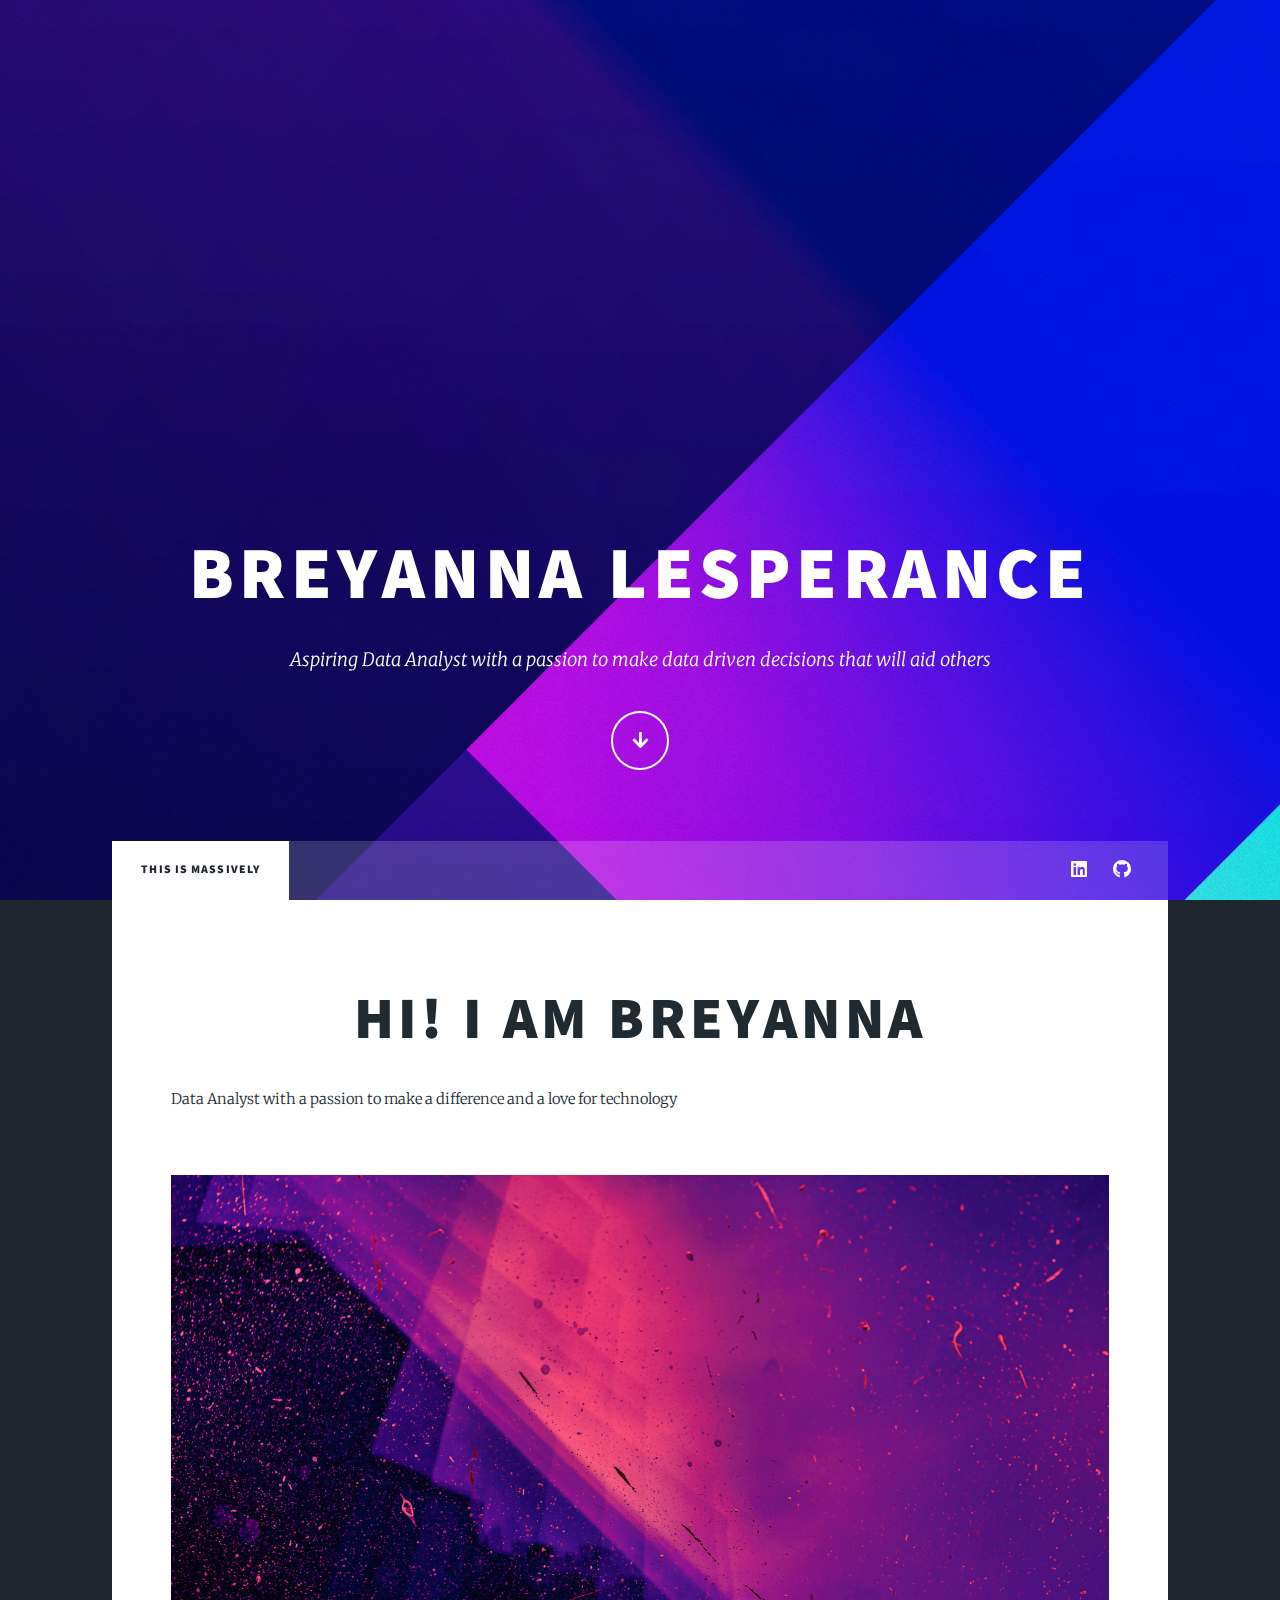
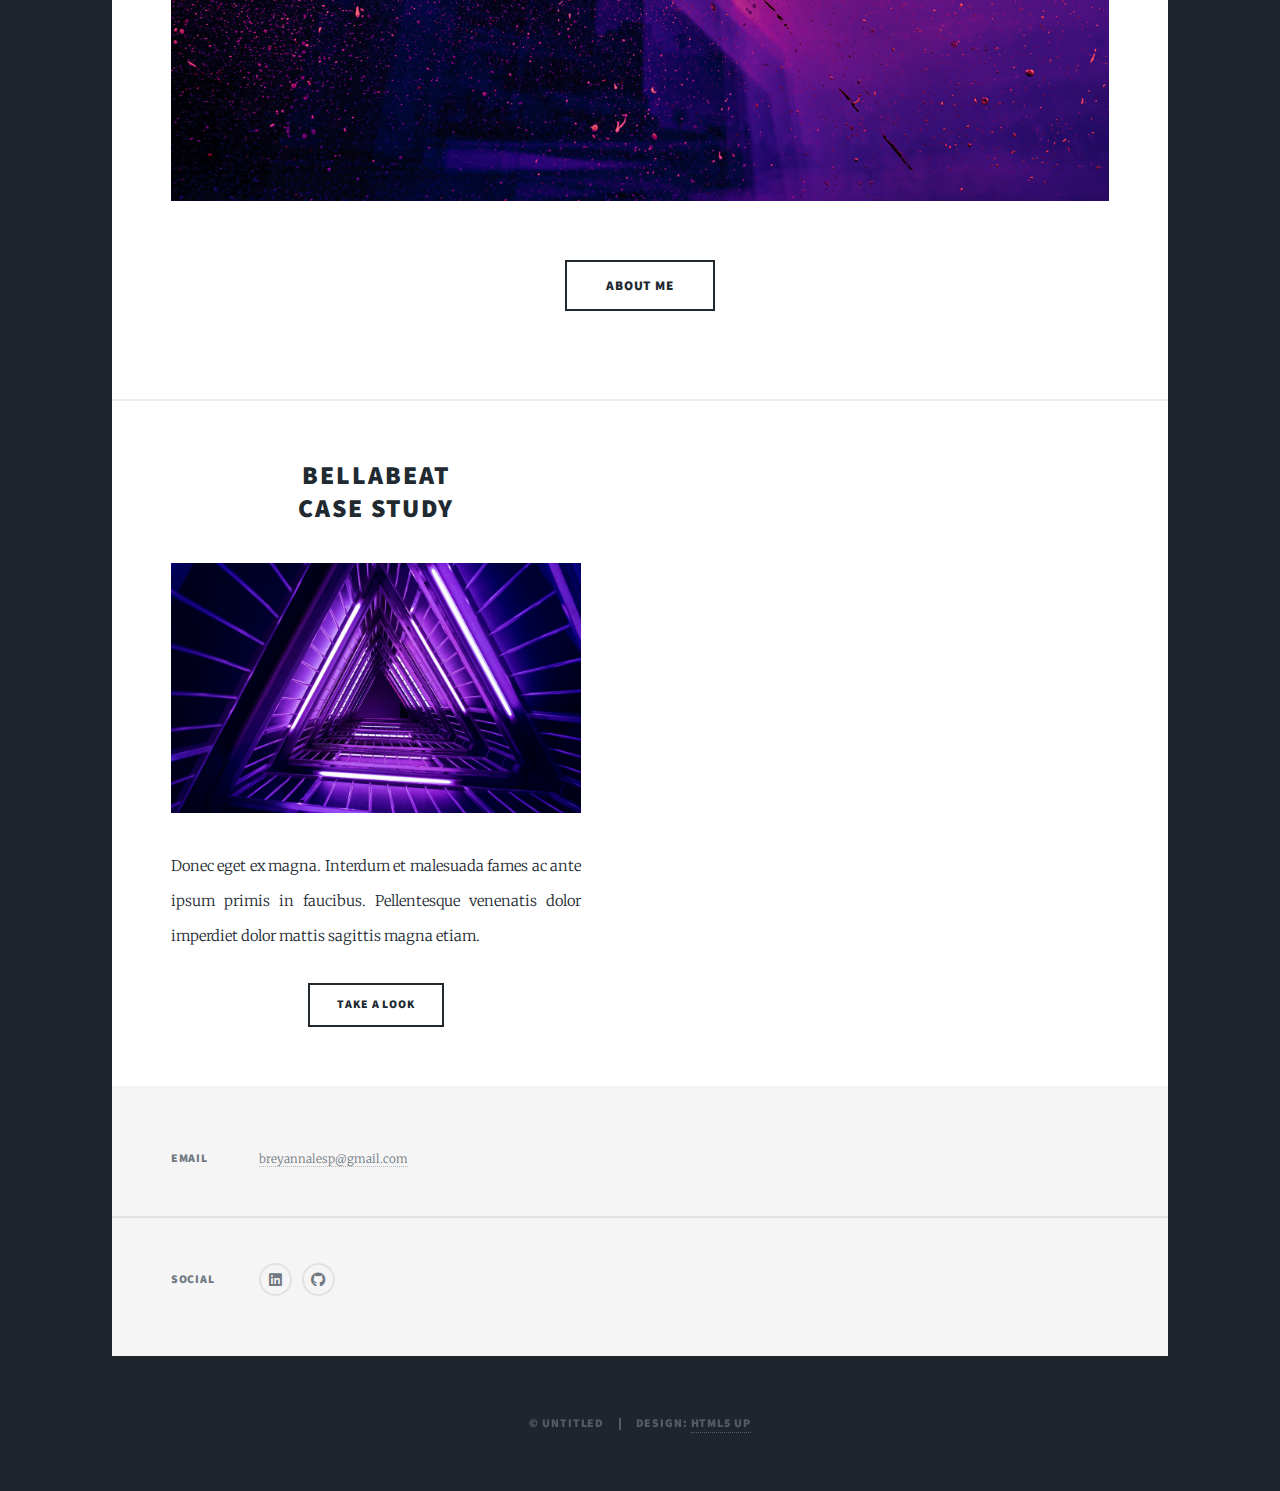
==== commit 352dba06: "update github" ====
--- a/index.html
+++ b/index.html
@@ -40,8 +40,8 @@
 							<li><a href="elements.html">Elements Reference</a></li> -->
 						</ul>
 						<ul class="icons">
-							<li><a href="www.linkedin.com/in/breyanna-lesperance-101868173" class="icon brands fa-linkedin"><span class="label">Linkedin</span></a></li>
-							<li><a href="#" class="icon brands fa-github"><span class="label">GitHub</span></a></li>
+							<li><a href="https://www.linkedin.com/in/breyanna-lesperance-101868173" class="icon brands fa-linkedin"><span class="label">Linkedin</span></a></li>
+							<li><a href="https://github.com/breecodes" class="icon brands fa-github"><span class="label">GitHub</span></a></li>
 						</ul>
 					</nav>
 
@@ -60,7 +60,7 @@
 								</header>
 								<a href="#" class="image main"><img src="images/jr-korpa-9XngoIpxcEo-unsplash.jpeg" alt="" /></a>
 								<ul class="actions special">
-									<li><a href="#" class="button large">Take a look </a></li>
+									<li><a href="#" class="button large">About Me </a></li>
 								</ul>
 							</article>
 
@@ -160,8 +160,8 @@
 								<h3>Social</h3>
 								<ul class="icons alt">
 									
-									<li><a href="www.linkedin.com/in/breyanna-lesperance-101868173" class="icon brands fa-linkedin"><span class="label">Linkedin</span></a></li>
-							<li><a href="#" class="icon brands fa-github"><span class="label">GitHub</span></a></li>
+									<li><a href="https://www.linkedin.com/in/breyanna-lesperance-101868173" class="icon brands fa-linkedin"><span class="label">Linkedin</span></a></li>
+							<li><a href="https://github.com/breecodes" class="icon brands fa-github"><span class="label">GitHub</span></a></li>
 								</ul>
 							</section>
 						</section>
--- a/assets/css/main.css
+++ b/assets/css/main.css
@@ -1,10 +1,10 @@
 @import url(fontawesome-all.min.css);
 @import url("https://fonts.googleapis.com/css?family=Merriweather:300,700,300italic,700italic|Source+Sans+Pro:900");
 
-/*
-	Massively by HTML5 UP
-	html5up.net | @ajlkn
-	Free for personal and commercial use under the CCA 3.0 license (html5up.net/license)
+/*
+	Massively by HTML5 UP
+	html5up.net | @ajlkn
+	Free for personal and commercial use under the CCA 3.0 license (html5up.net/license)
 */
 
 html, body, div, span, applet, object,
@@ -3234,7 +3234,7 @@
 			width: 100%;
 			height: 100%;
 			background-color: #212931;
-			background-image: url("../../images/overlay.png"), linear-gradient(0deg, rgba(0, 0, 0, 0.1), rgba(0, 0, 0, 0.1)), url("../../images/bg.jpg");
+			background-image: url("../../images/overlay.png"), linear-gradient(0deg, rgba(0, 0, 0, 0.1), rgba(0, 0, 0, 0.1)), url("../../images/mainbackground.jpeg");
 			background-size: auto,								auto,														100% auto;
 			background-position: center,								center,														top center;
 			background-repeat: repeat,								no-repeat,													no-repeat;
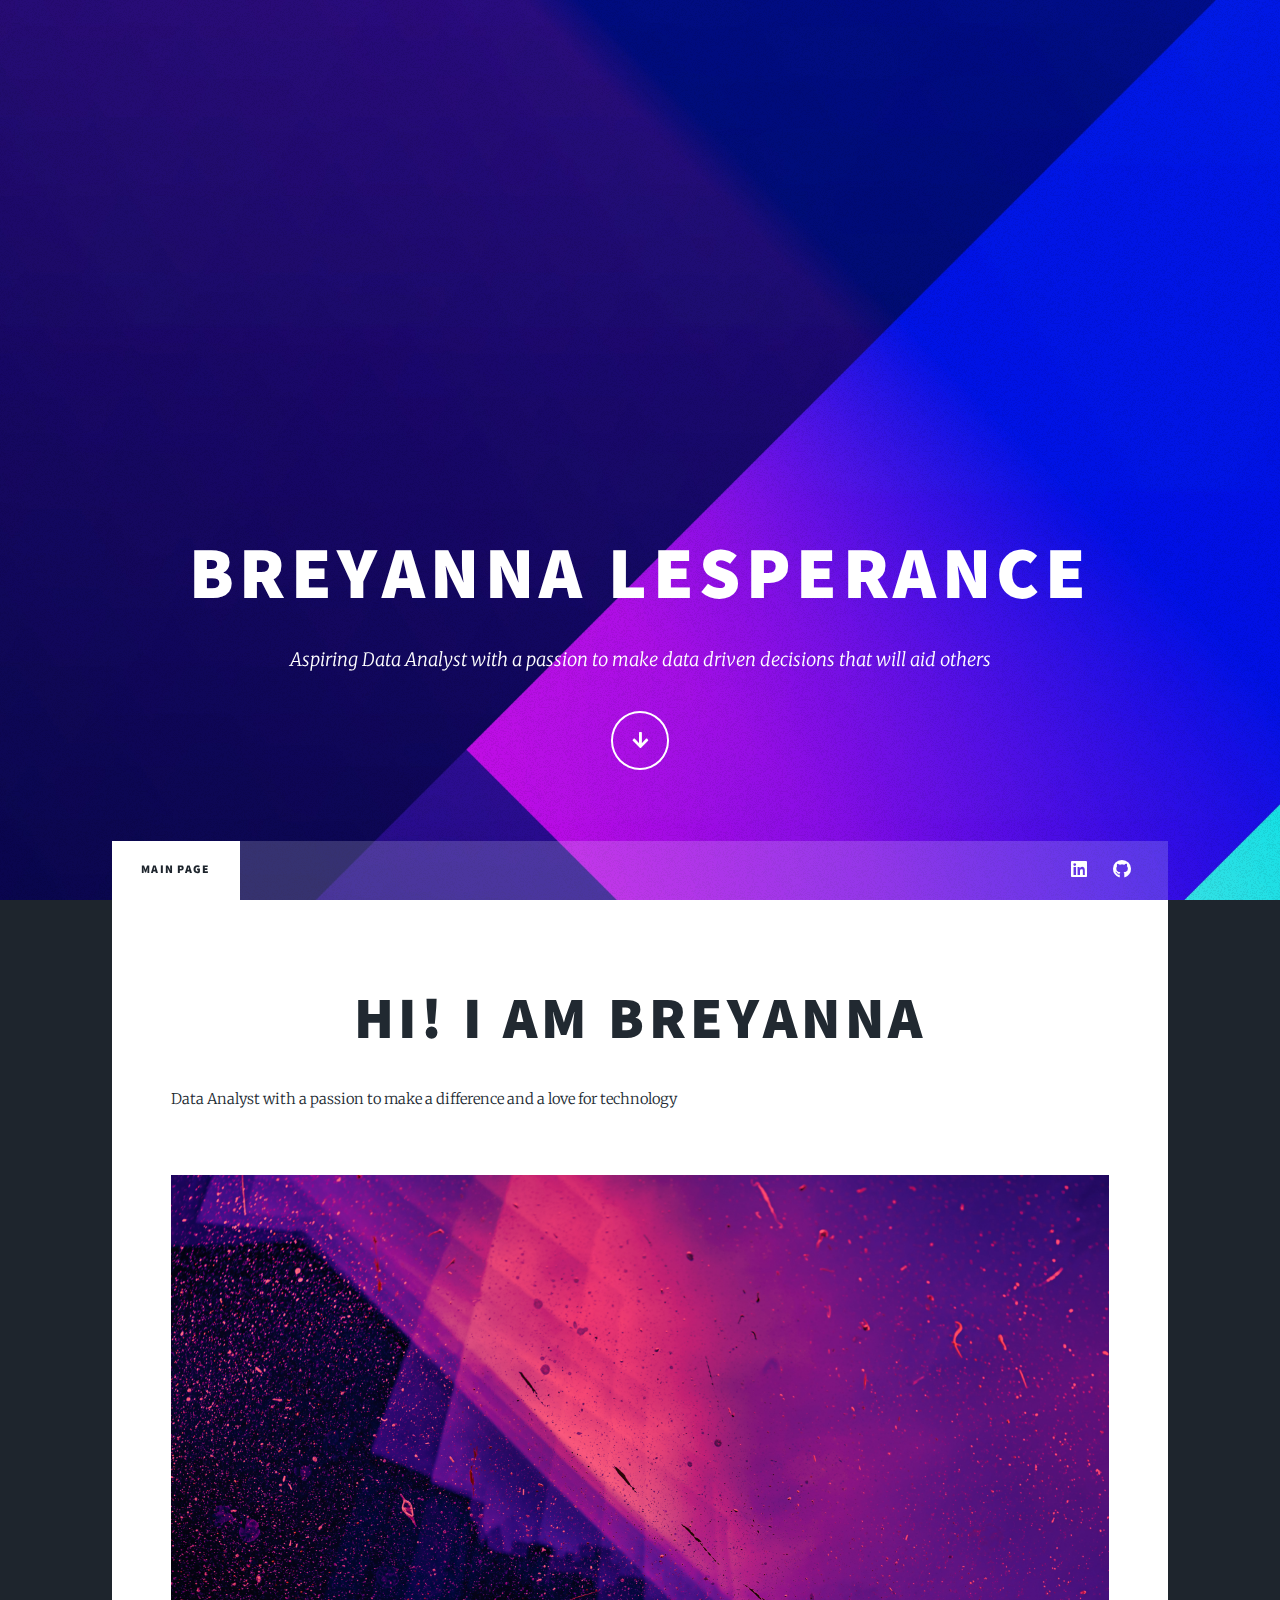
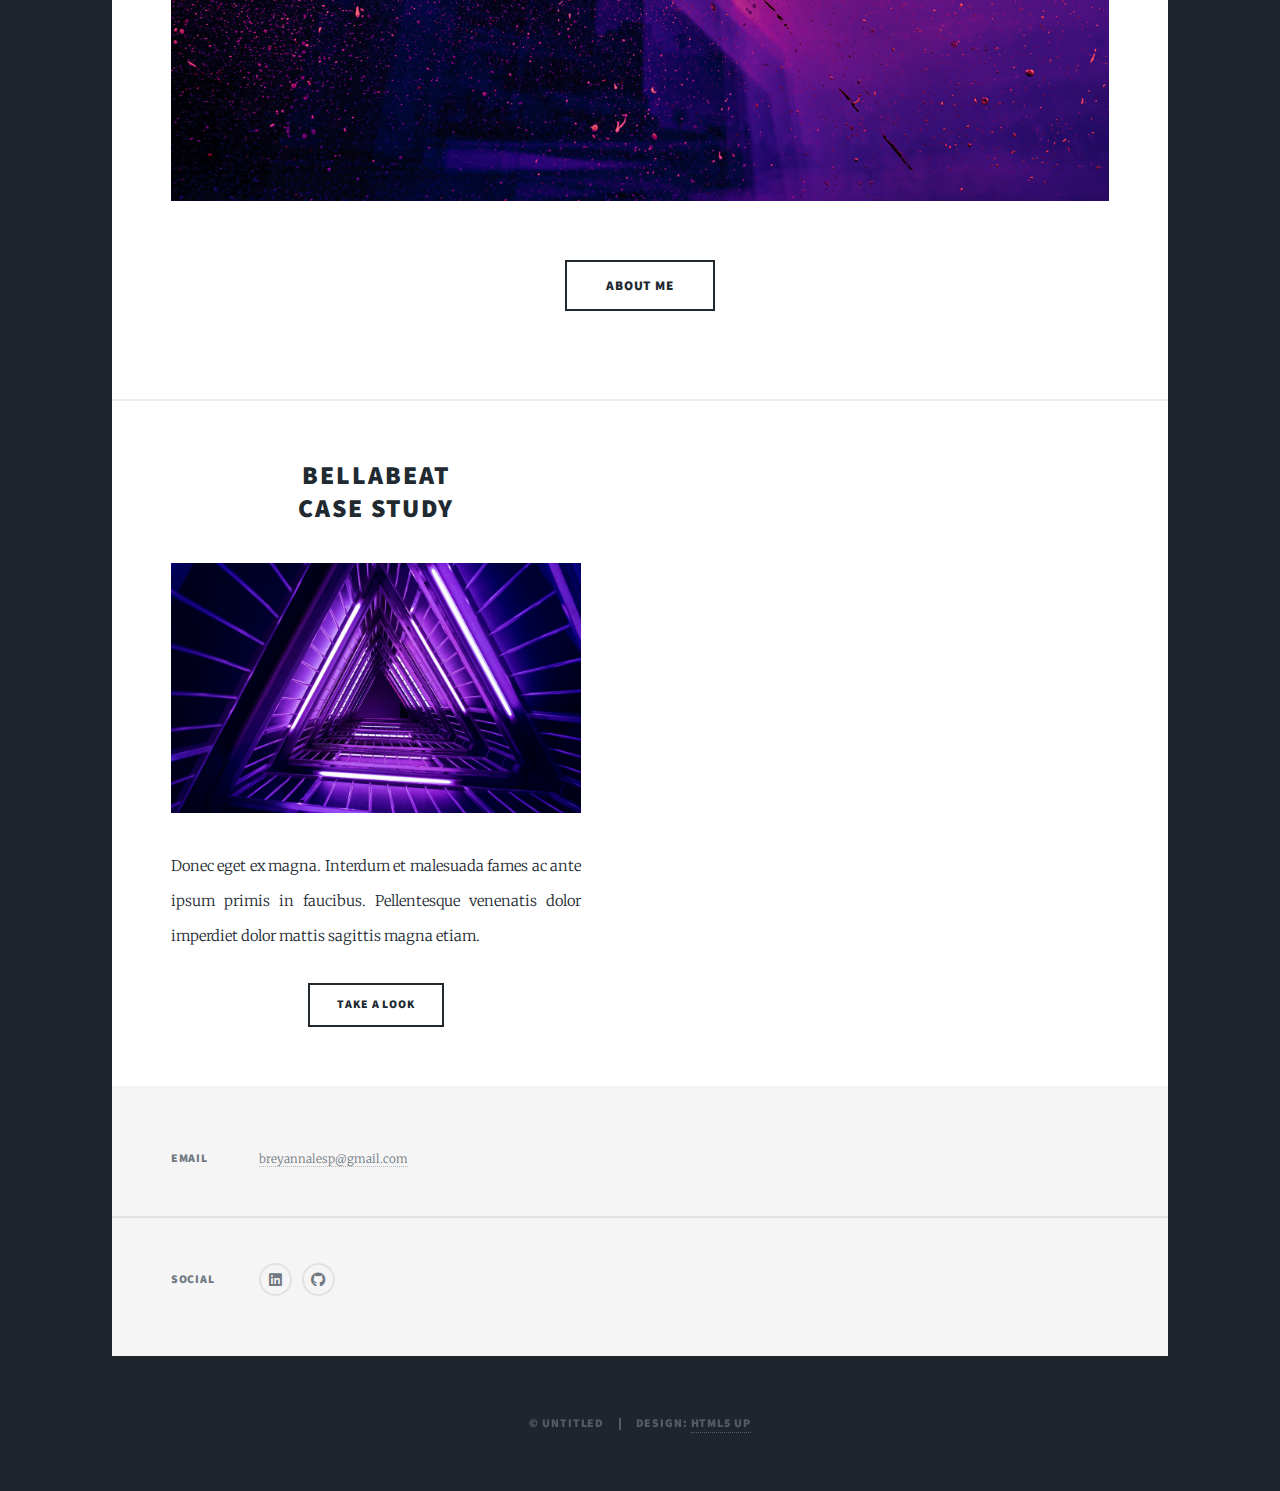
==== commit 37fe03e1: "updates" ====
--- a/index.html
+++ b/index.html
@@ -28,13 +28,13 @@
 
 				<!-- Header -->
 					<header id="header">
-						<a href="index.html" class="logo">Massively</a>
+						<a href="index.html" class="logo">Main</a>
 					</header>
 
 				<!-- Nav -->
 					<nav id="nav">
 						<ul class="links">
-							<li class="active"><a href="index.html">This is Massively</a></li>
+							<li class="active"><a href="index.html">Main Page</a></li>
 							<!-- other tabs if needed 
 								<li><a href="generic.html">Generic Page</a></li>
 							<li><a href="elements.html">Elements Reference</a></li> -->
@@ -60,7 +60,7 @@
 								</header>
 								<a href="#" class="image main"><img src="images/jr-korpa-9XngoIpxcEo-unsplash.jpeg" alt="" /></a>
 								<ul class="actions special">
-									<li><a href="#" class="button large">About Me </a></li>
+									<li><a href="generic.html" class="button large">About Me </a></li>
 								</ul>
 							</article>
 
@@ -75,7 +75,7 @@
 									<a href="#" class="image fit"><img src="images/sandro-katalina-k1bO_VTiZSs-unsplash.jpeg" alt="" /></a>
 									<p>Donec eget ex magna. Interdum et malesuada fames ac ante ipsum primis in faucibus. Pellentesque venenatis dolor imperdiet dolor mattis sagittis magna etiam.</p>
 									<ul class="actions special">
-										<li><a href="#" class="button">Take a Look</a></li>
+										<li><a href="elements.html" class="button">Take a Look</a></li>
 									</ul>
 									<!-- 
 								</article>
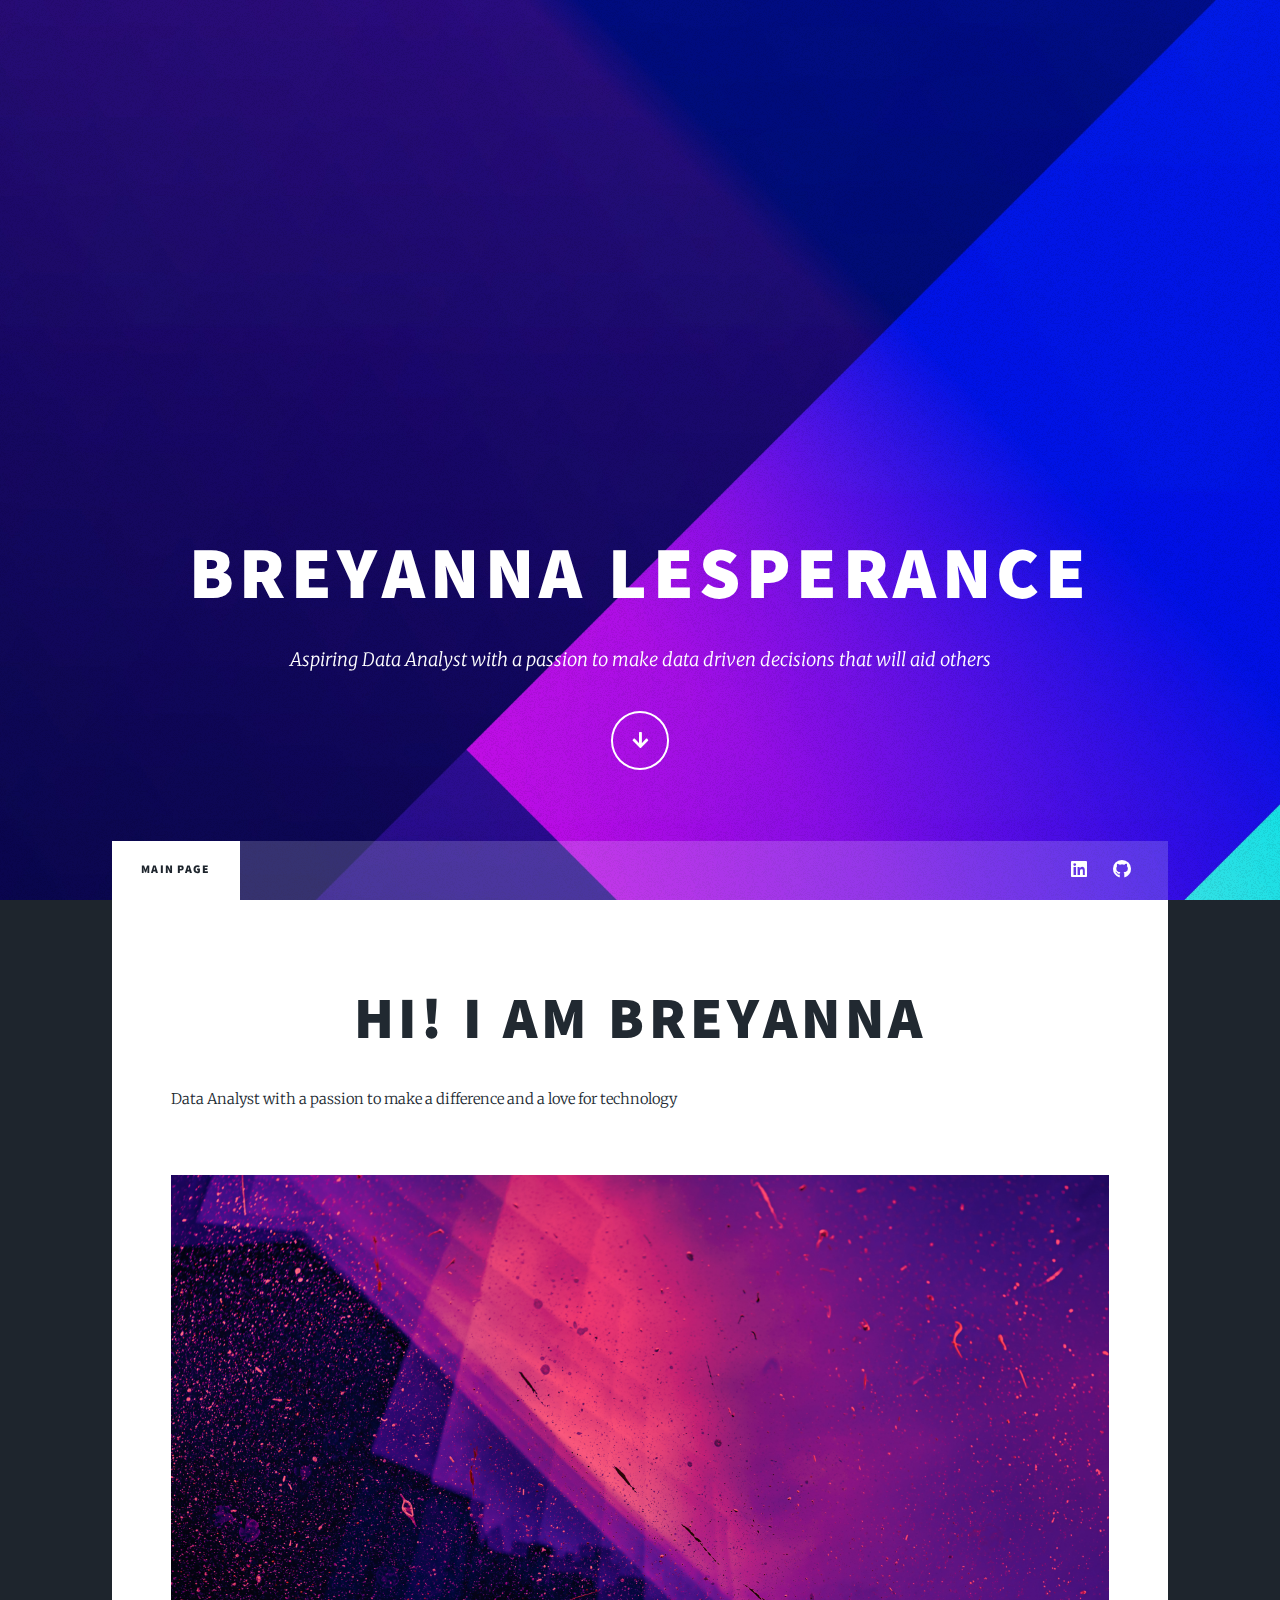
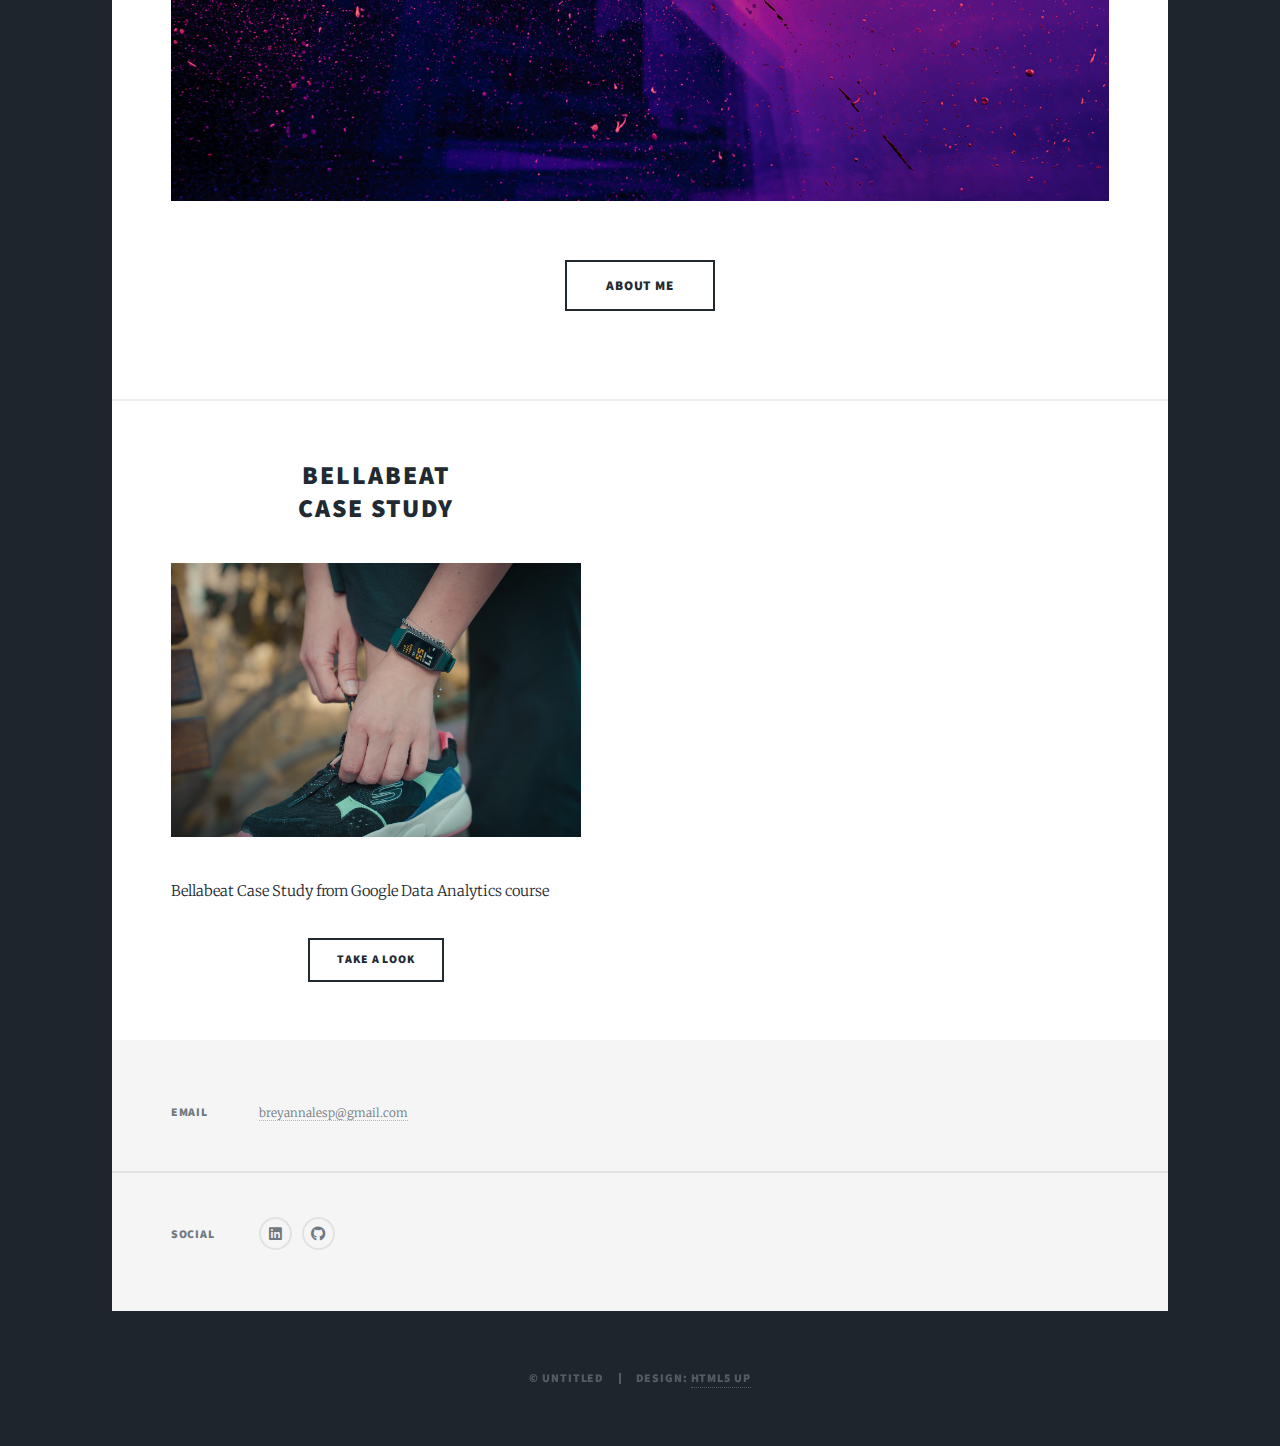
==== commit 5d489f76: "updates" ====
--- a/index.html
+++ b/index.html
@@ -58,7 +58,7 @@
 									
 										<p>Data Analyst with a passion to make a difference and a love for technology</p>
 								</header>
-								<a href="#" class="image main"><img src="images/jr-korpa-9XngoIpxcEo-unsplash.jpeg" alt="" /></a>
+								<a href="#" class="main image"><img src="images/jr-korpa-9XngoIpxcEo-unsplash.jpeg" alt="" /></a>
 								<ul class="actions special">
 									<li><a href="generic.html" class="button large">About Me </a></li>
 								</ul>
@@ -72,8 +72,8 @@
 										<h2><a href="#">BellaBeat<br />
 										Case Study</a></h2>
 									</header>
-									<a href="#" class="image fit"><img src="images/sandro-katalina-k1bO_VTiZSs-unsplash.jpeg" alt="" /></a>
-									<p>Donec eget ex magna. Interdum et malesuada fames ac ante ipsum primis in faucibus. Pellentesque venenatis dolor imperdiet dolor mattis sagittis magna etiam.</p>
+									<a href="#" class="image fit"><img src="images/bellabeat photo 1.jpeg" alt="" /></a>
+									<p>Bellabeat Case Study from Google Data Analytics course</p>
 									<ul class="actions special">
 										<li><a href="elements.html" class="button">Take a Look</a></li>
 									</ul>
